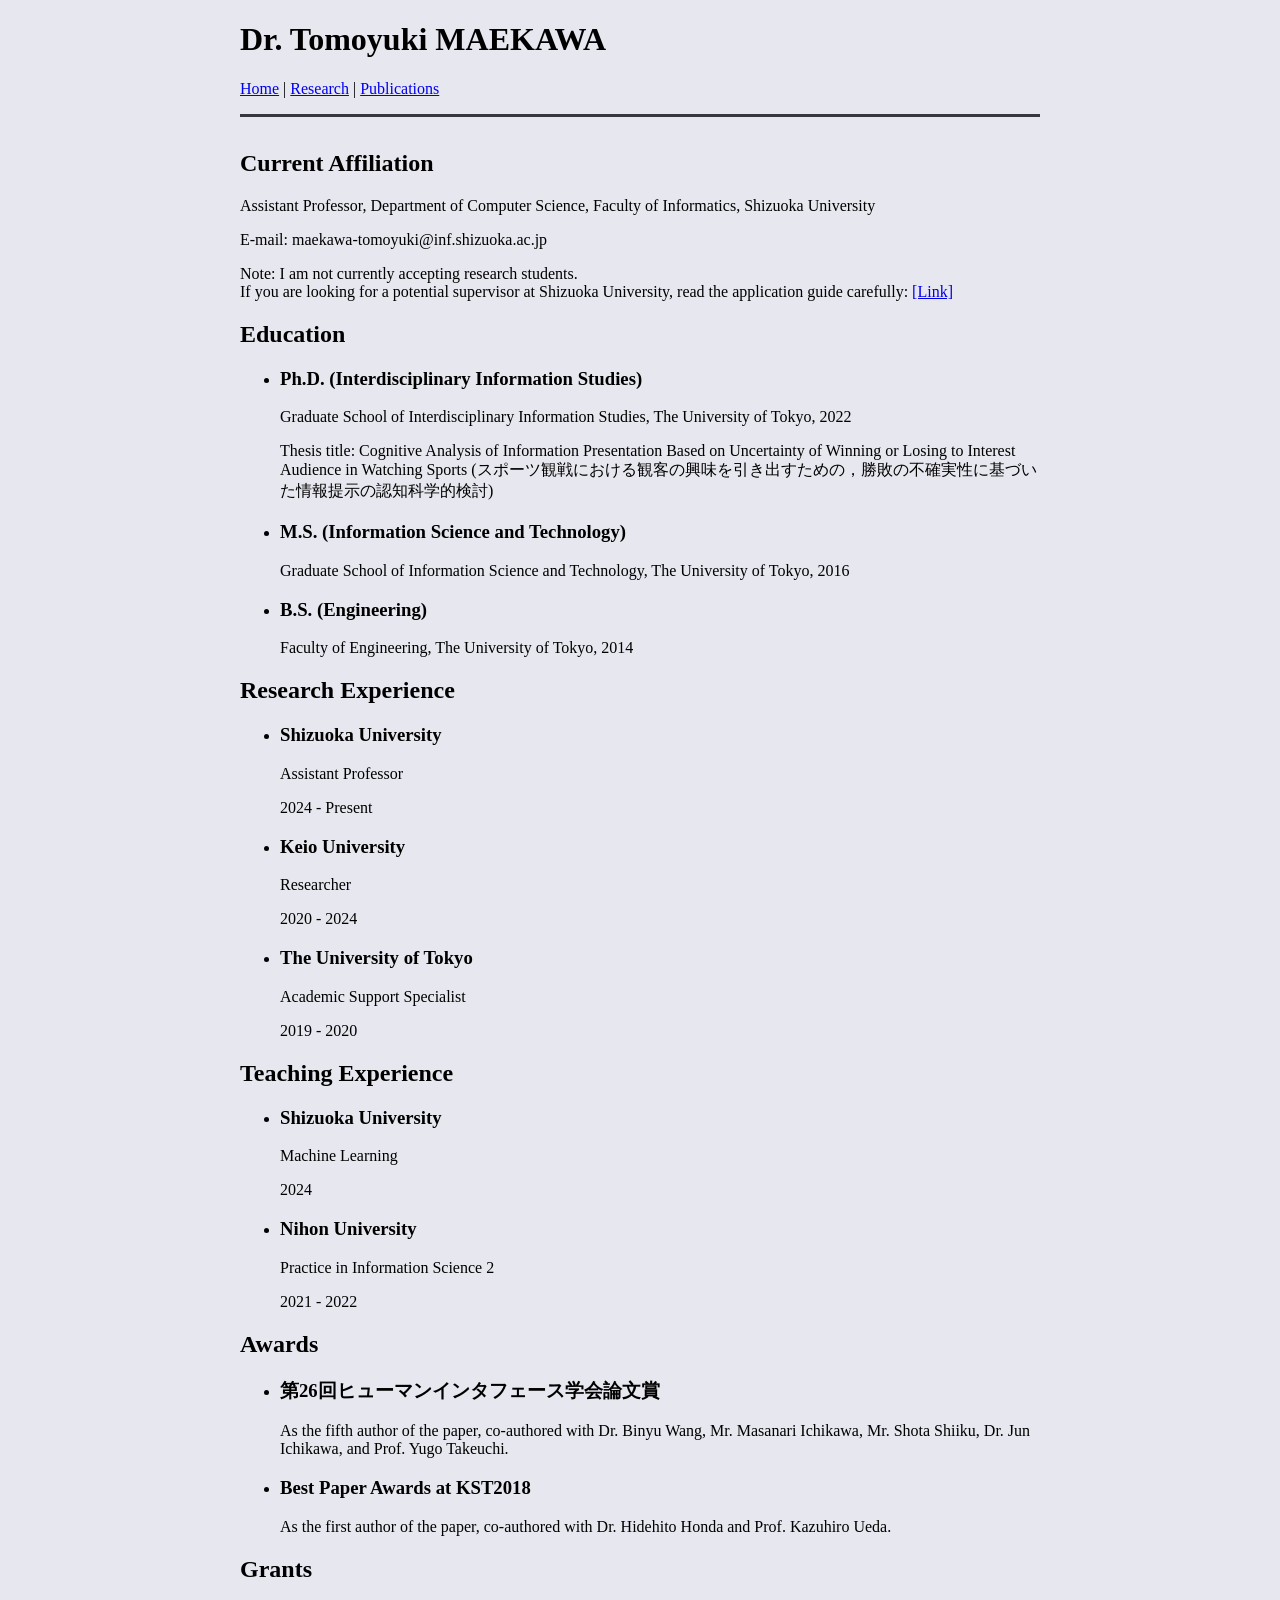
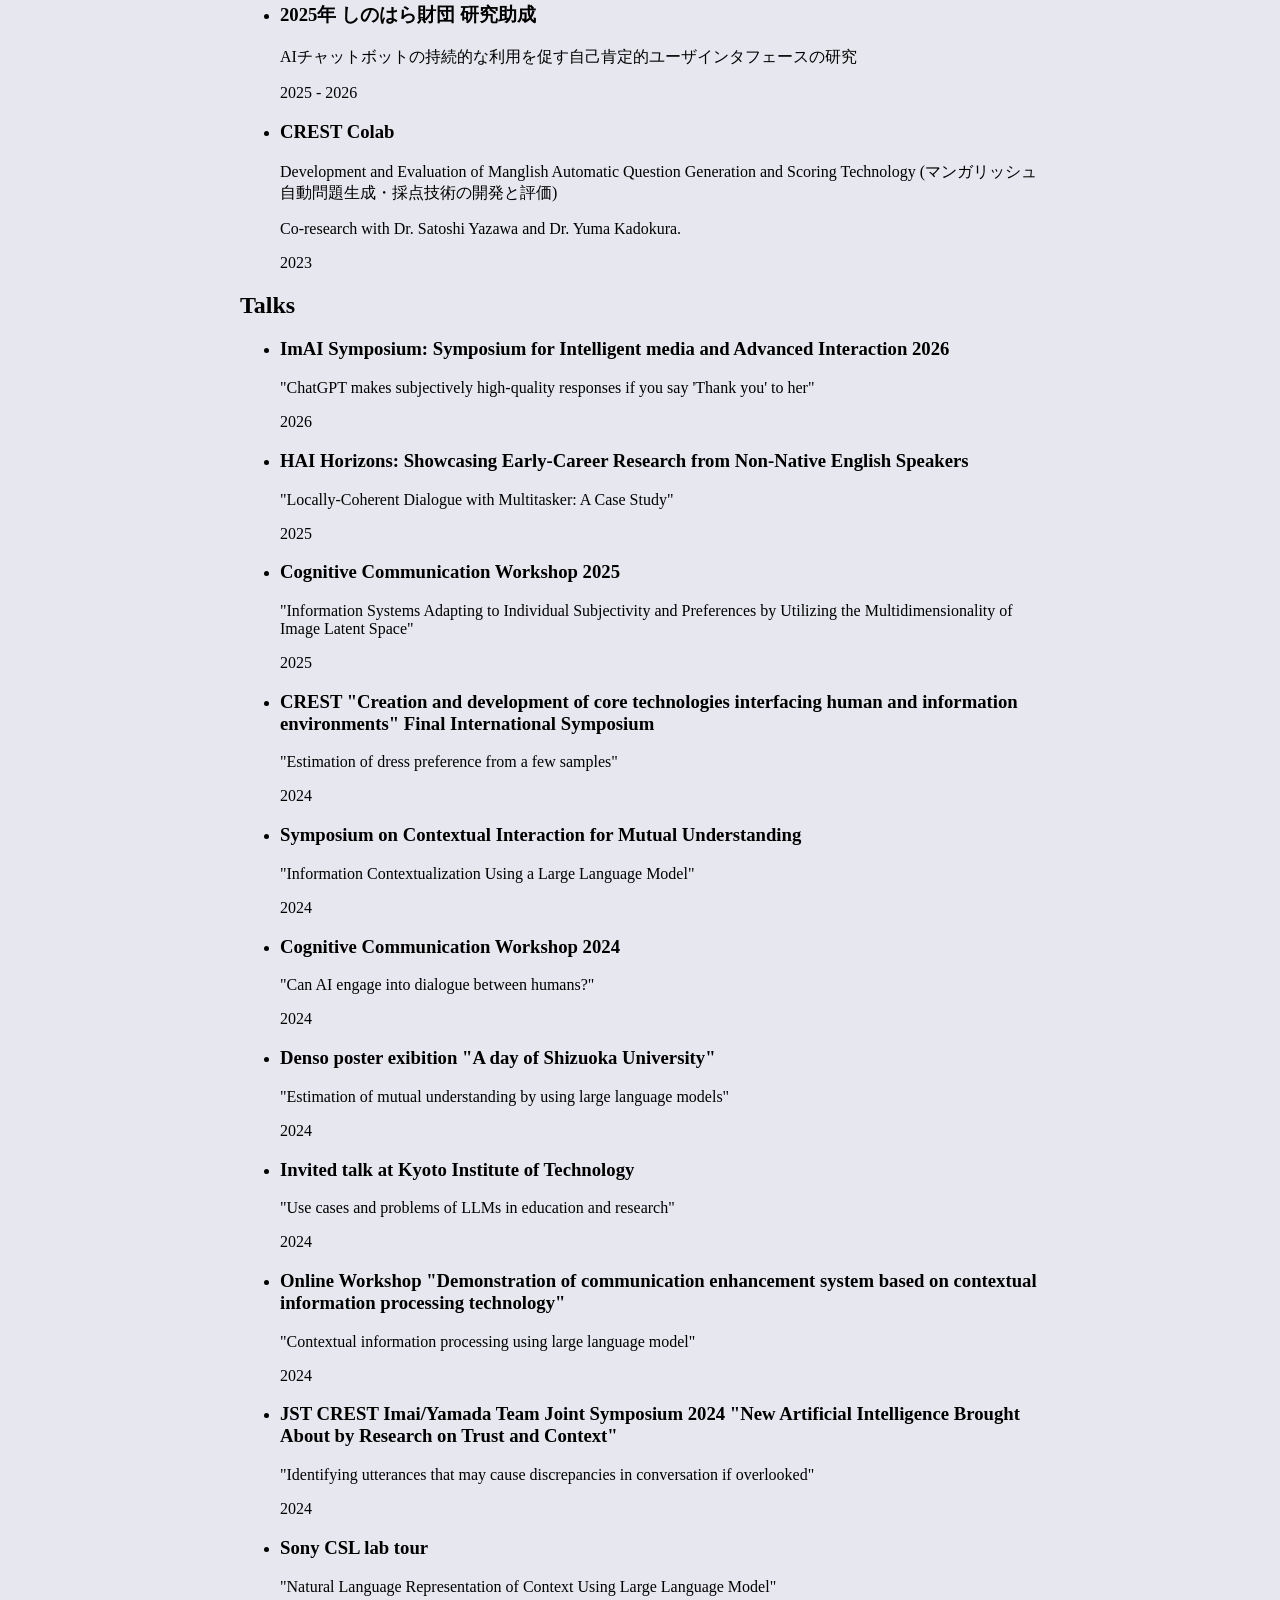
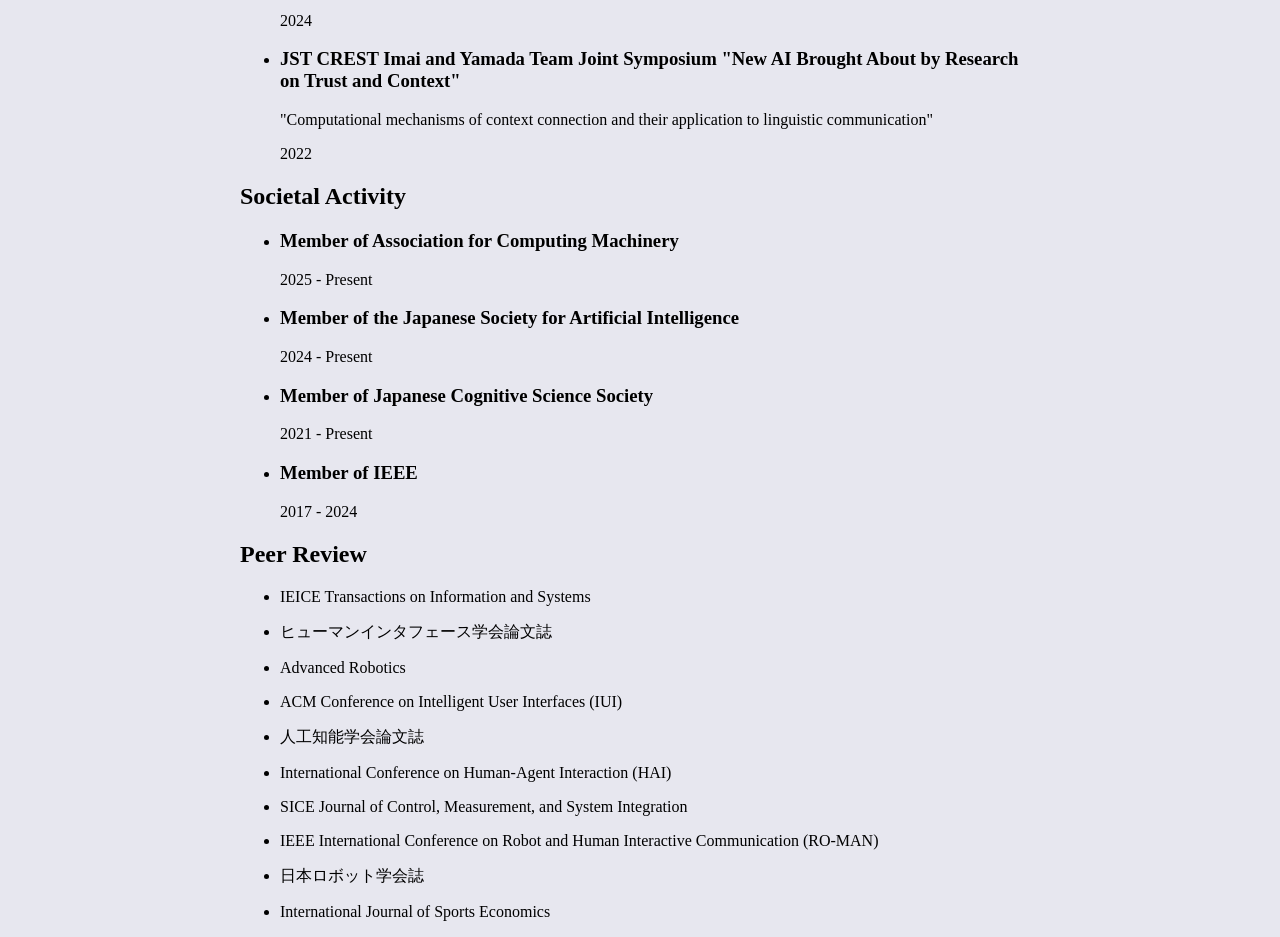
==== index.html @ 14b86dd4 "Add new talk details for ImAI Symposium 2026" ====
<!DOCTYPE html>
<html>
<head>
  <meta charset="UTF-8">
  <meta name="format-detection" content="telephone=no">
  <title>Tomoyuki MAEKAWA</title>
  <style>
    body {
        width: 800px;
        margin: auto;
        background-color: #E7E7EF;
    }

    header {
        position: fixed;
        top: 0;
        background-color: #E7E7EF;
    }

    .headerhr {
        width: 800px;
        border: 0;
        border-top: 3px solid #37373F;
    }

    .main {
        margin-top: 150px;
    }
  </style>
</head>
<body>
  <header>
    <h1>Dr. Tomoyuki MAEKAWA</h1>
    <p><a href="./index.html">Home</a> | <a href="./research.html">Research</a> | <a href="./publications.html">Publications</a></p>
    <hr class="headerhr">
  </header>

  <div class="main">
    <section>
      <h2>Current Affiliation</h2>
      <p>Assistant Professor, Department of Computer Science, Faculty of Informatics, Shizuoka University</p>
      <p>E-mail: maekawa-tomoyuki@inf.shizuoka.ac.jp</p>
      <p>
        Note: I am not currently accepting research students.<br>
        If you are looking for a potential supervisor at Shizuoka University, 
        read the application guide carefully: 
        <a href="https://www.shizuoka.ac.jp/english/subject/graduate/stg/index.html" target="_blank"> [Link] </a>
      </p>
    </section>

    <section>
      <h2>Education</h2>
      <ul>
        <li>
          <h3>Ph.D. (Interdisciplinary Information Studies)</h3>
          <p>Graduate School of Interdisciplinary Information Studies, The University of Tokyo, 2022</p>
          <p>Thesis title: Cognitive Analysis of Information Presentation Based on Uncertainty of Winning or Losing to Interest Audience in Watching Sports (スポーツ観戦における観客の興味を引き出すための，勝敗の不確実性に基づいた情報提示の認知科学的検討)</p>
        </li>
        <li>
          <h3>M.S. (Information Science and Technology)</h3>
          <p>Graduate School of Information Science and Technology, The University of Tokyo, 2016</p>
        </li>
        <li>
          <h3>B.S. (Engineering)</h3>
          <p>Faculty of Engineering, The University of Tokyo, 2014</p>
        </li>
      </ul>
    </section>

    <section>
      <h2>Research Experience</h2>
      <ul>
        <li>
          <h3>Shizuoka University</h3>
          <p>Assistant Professor</p>
          <p>2024 - Present</p>
        <li>
          <h3>Keio University</h3>
          <p>Researcher</p>
          <p>2020 - 2024</p>
        </li>
        <li>
          <h3>The University of Tokyo</h3>
          <p>Academic Support Specialist</p>
          <p>2019 - 2020</p>
        </li>
      </ul>
    </section>

    <section>
      <h2>Teaching Experience</h2>
      <ul>
        <li>
          <h3>Shizuoka University</h3>
          <p>Machine Learning</p>
          <p>2024</p>
        </li>
        <li>
          <h3>Nihon University</h3>
          <p>Practice in Information Science 2</p>
          <p>2021 - 2022</p>
        </li>
      </ul>
    </section>

    <section>
      <h2>Awards</h2>
      <ul>
        <li>
          <h3>第26回ヒューマンインタフェース学会論文賞</h3>
          <p>As the fifth author of the paper, co-authored with Dr. Binyu Wang, Mr. Masanari Ichikawa, Mr. Shota Shiiku, Dr. Jun Ichikawa, and Prof. Yugo Takeuchi.</p>
        </li>
        <li>
          <h3>Best Paper Awards at KST2018</h3>
          <p>As the first author of the paper, co-authored with Dr. Hidehito Honda and Prof. Kazuhiro Ueda.</p>
        </li>
      </ul>
    </section>

    <section>
      <h2>Grants</h2>
      <ul>
        <li>
          <h3>2025年 しのはら財団 研究助成</h3>
          <p>AIチャットボットの持続的な利用を促す自己肯定的ユーザインタフェースの研究</p>
          <p>2025 - 2026</p>
        </li>
        <li>
          <h3>CREST Colab</h3>
          <p>Development and Evaluation of Manglish Automatic Question Generation and Scoring Technology (マンガリッシュ自動問題生成・採点技術の開発と評価)</p>
          <p>Co-research with Dr. Satoshi Yazawa and Dr. Yuma Kadokura.</p>
          <p>2023</p>
        </li>
      </ul>
    </section>

    <section>
      <h2>Talks</h2>
      <ul>
        <li>
          <h3>ImAI Symposium: Symposium for Intelligent media and Advanced Interaction 2026</h3>
          <p>"ChatGPT makes subjectively high-quality responses if you say 'Thank you' to her"</p>
          <p>2026</p>
        </li>
        <li>
          <h3>HAI Horizons: Showcasing Early-Career Research from Non-Native English Speakers</h3>
          <p>"Locally-Coherent Dialogue with Multitasker: A Case Study"</p>
          <p>2025</p>
        </li>
        <li>
          <h3>Cognitive Communication Workshop 2025</h3>
          <p>"Information Systems Adapting to Individual Subjectivity and Preferences by Utilizing the Multidimensionality of Image Latent Space"</p>
          <p>2025</p>
        </li>
        <li>
          <h3>CREST "Creation and development of core technologies interfacing human and information environments" Final International Symposium</h3>
          <p>"Estimation of dress preference from a few samples"</p>
          <p>2024</p>
        </li>
        <li>
          <h3>Symposium on Contextual Interaction for Mutual Understanding</h3>
          <p>"Information Contextualization Using a Large Language Model"</p>
          <p>2024</p>
        </li>
        <li>
          <h3>Cognitive Communication Workshop 2024</h3>
          <p>"Can AI engage into dialogue between humans?"</p>
          <p>2024</p>
        </li>
        <li>
          <h3>Denso poster exibition "A day of Shizuoka University"</h3>
          <p>"Estimation of mutual understanding by using large language models"</p>
          <p>2024</p>
        </li>
        <li>
          <h3>Invited talk at Kyoto Institute of Technology</h3>
          <p>"Use cases and problems of LLMs in education and research"</p>
          <p>2024</p>
        </li>
        <li>
          <h3>Online Workshop "Demonstration of communication enhancement system based on contextual information processing technology"</h3>
          <p>"Contextual information processing using large language model"</p>
          <p>2024</p>
        </li>
        <li>
          <h3>JST CREST Imai/Yamada Team Joint Symposium 2024 "New Artificial Intelligence Brought About by Research on Trust and Context"</h3>
          <p>"Identifying utterances that may cause discrepancies in conversation if overlooked"</p>
          <p>2024</p>
        </li>
        <li>
          <h3>Sony CSL lab tour</h3>
          <p>"Natural Language Representation of Context Using Large Language Model"</p>
          <p>2024</p>
        </li>
        <li>
          <h3>JST CREST Imai and Yamada Team Joint Symposium "New AI Brought About by Research on Trust and Context"</h3>
          <p>"Computational mechanisms of context connection and their application to linguistic communication"</p>
          <p>2022</p>
        </li>
      </ul>
    </section>

    <section>
      <h2>Societal Activity</h2>
      <ul>
        <li>
          <h3>Member of Association for Computing Machinery</h3>
          <p>2025 - Present</p>
        </li>
        <li>
          <h3>Member of the Japanese Society for Artificial Intelligence</h3>
          <p>2024 - Present</p>
        </li>
        <li>
          <h3>Member of Japanese Cognitive Science Society</h3>
          <p>2021 - Present</p>
        </li>
        <li>
          <h3>Member of IEEE</h3>
          <p>2017 - 2024</p>
        </li>
      </ul>
    </section>

    <section>
      <h2>Peer Review</h2>
      <ul>
        <li>
          <p>IEICE Transactions on Information and Systems</p>
        </li>
        <li>
          <p>ヒューマンインタフェース学会論文誌</p>
        </li>
        <li>
          <p>Advanced Robotics</p>
        </li>
        <li>
          <p>ACM Conference on Intelligent User Interfaces (IUI)</p>
        </li>
        <li>
          <p>人工知能学会論文誌</p>
        </li>
        <li>
          <p>International Conference on Human-Agent Interaction (HAI)</p>
        </li>
        <li>
          <p>SICE Journal of Control, Measurement, and System Integration</p>
        </li>
        <li>
          <p>IEEE International Conference on Robot and Human Interactive Communication (RO-MAN)</p>
        </li>
        <li>
          <p>日本ロボット学会誌</p>
        </li>
        <li>
          <p>International Journal of Sports Economics</p>
        </li>
      </ul>
    </section>
  </div>
</body>
</html>
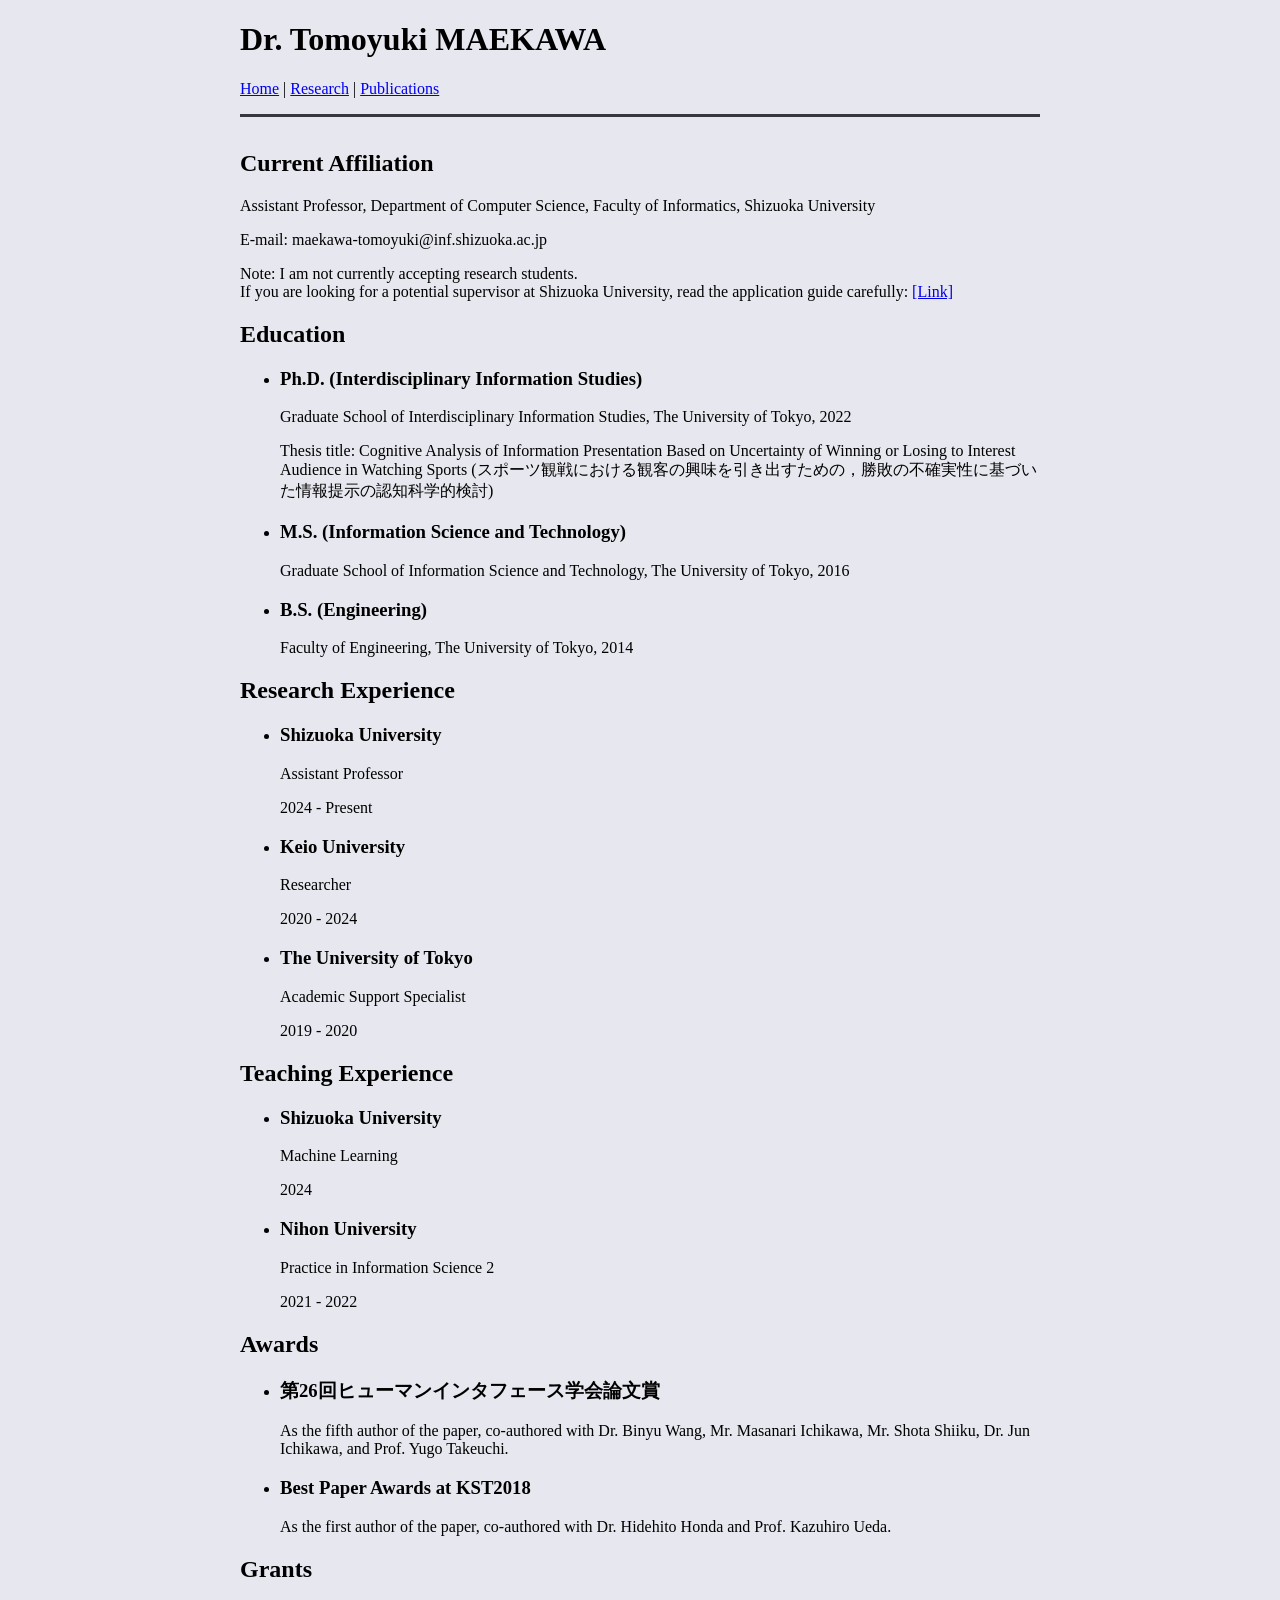
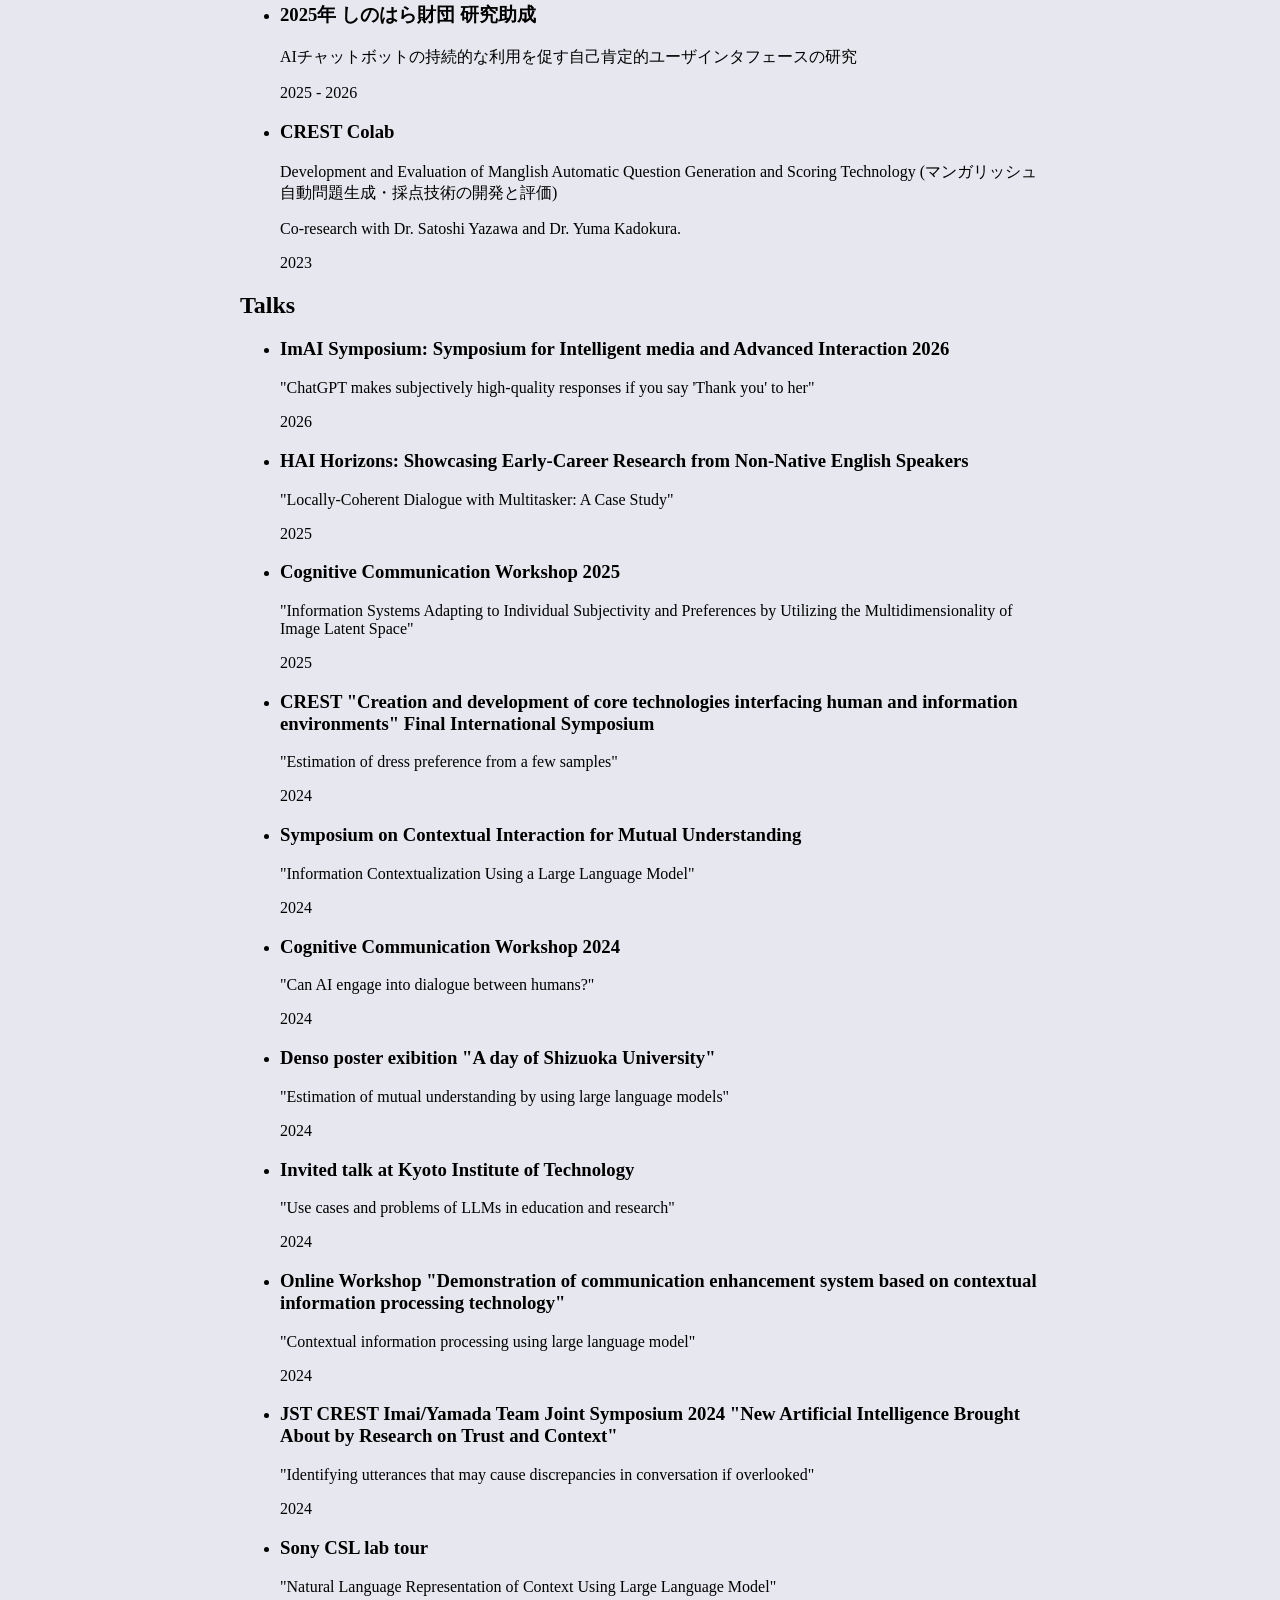
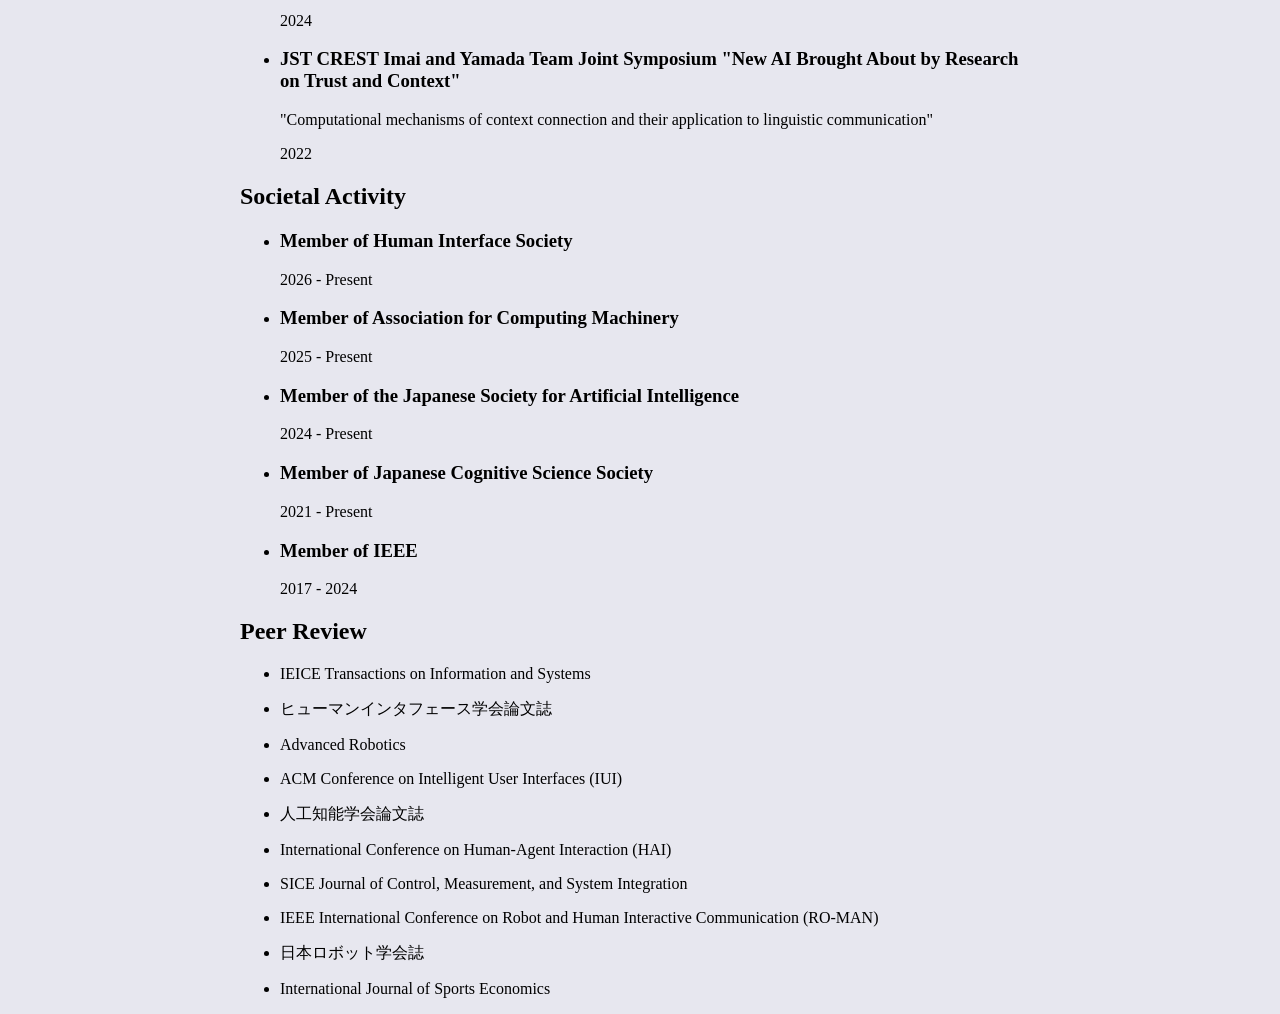
==== commit 547b723e: "Add membership to Human Interface Society" ====
--- a/index.html
+++ b/index.html
@@ -204,6 +204,10 @@
       <h2>Societal Activity</h2>
       <ul>
         <li>
+          <h3>Member of Human Interface Society</h3>
+          <p>2026 - Present</p>
+        </li>
+        <li>
           <h3>Member of Association for Computing Machinery</h3>
           <p>2025 - Present</p>
         </li>
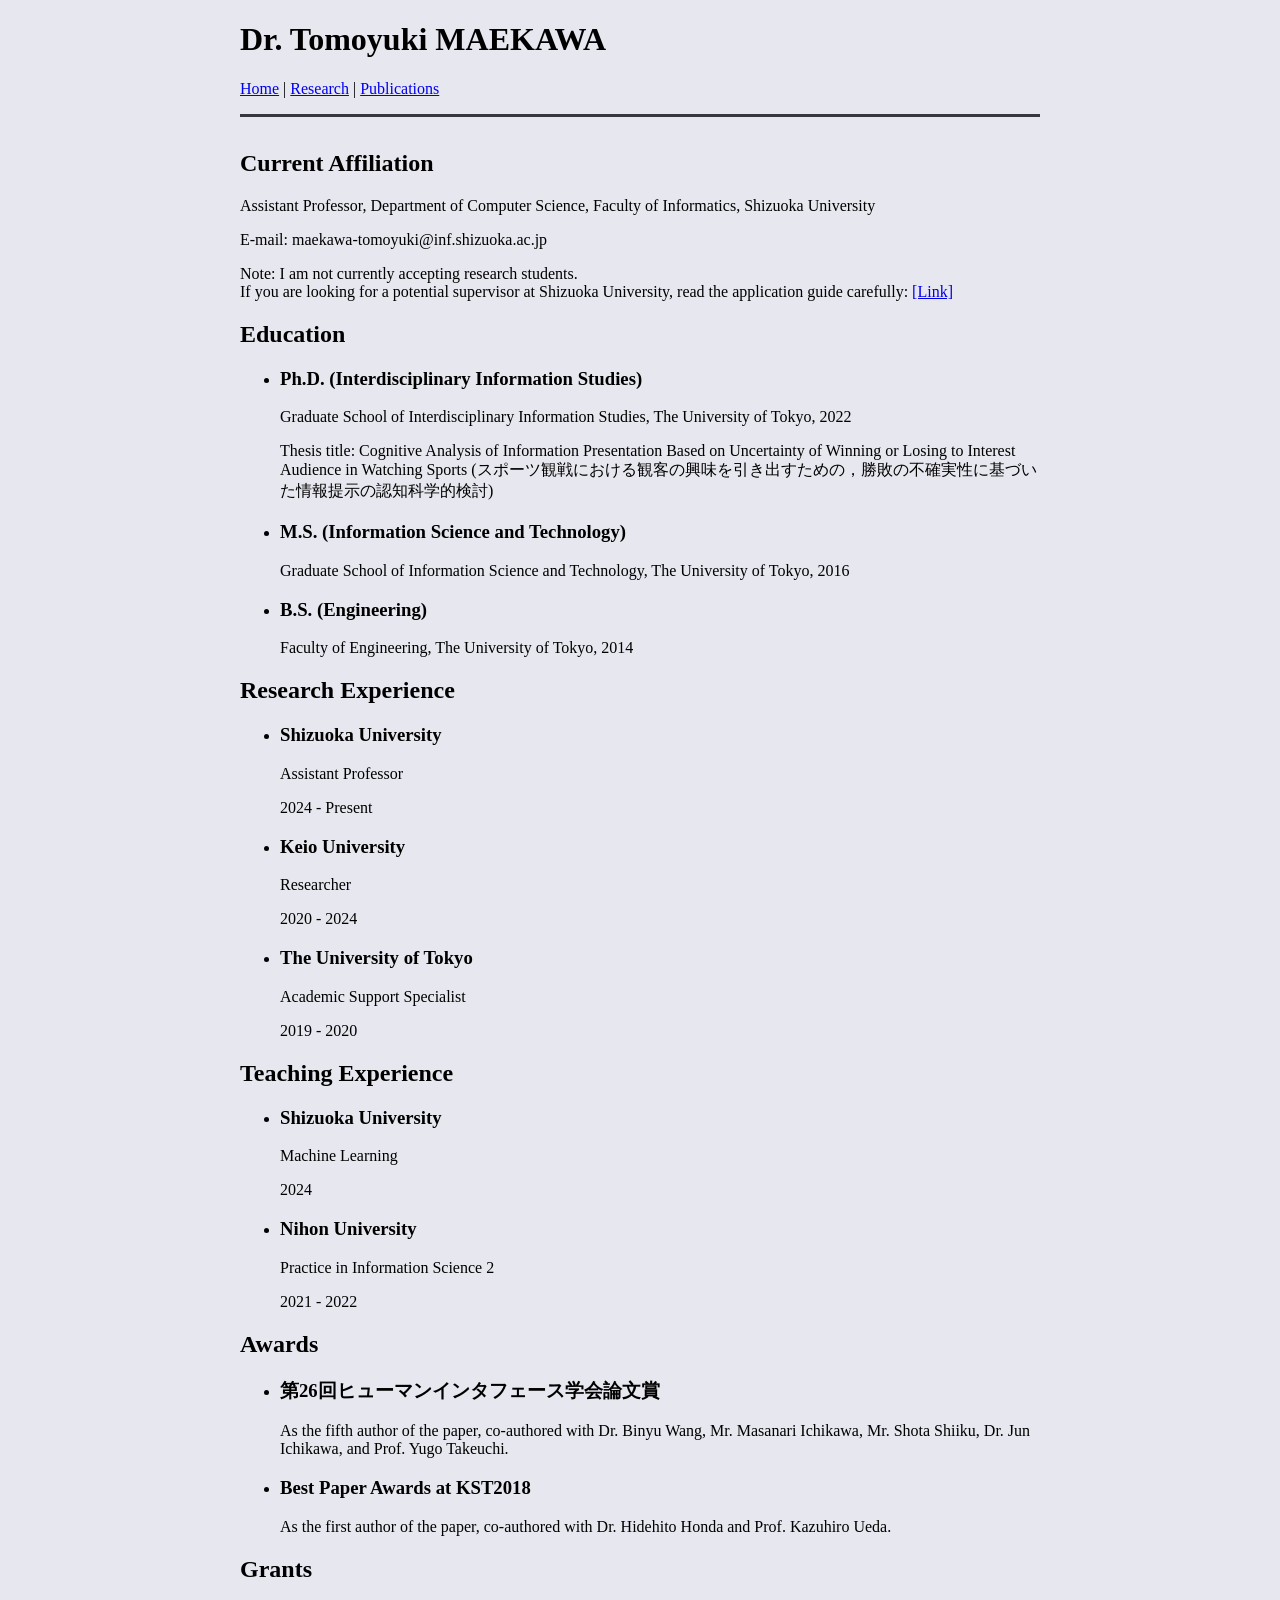
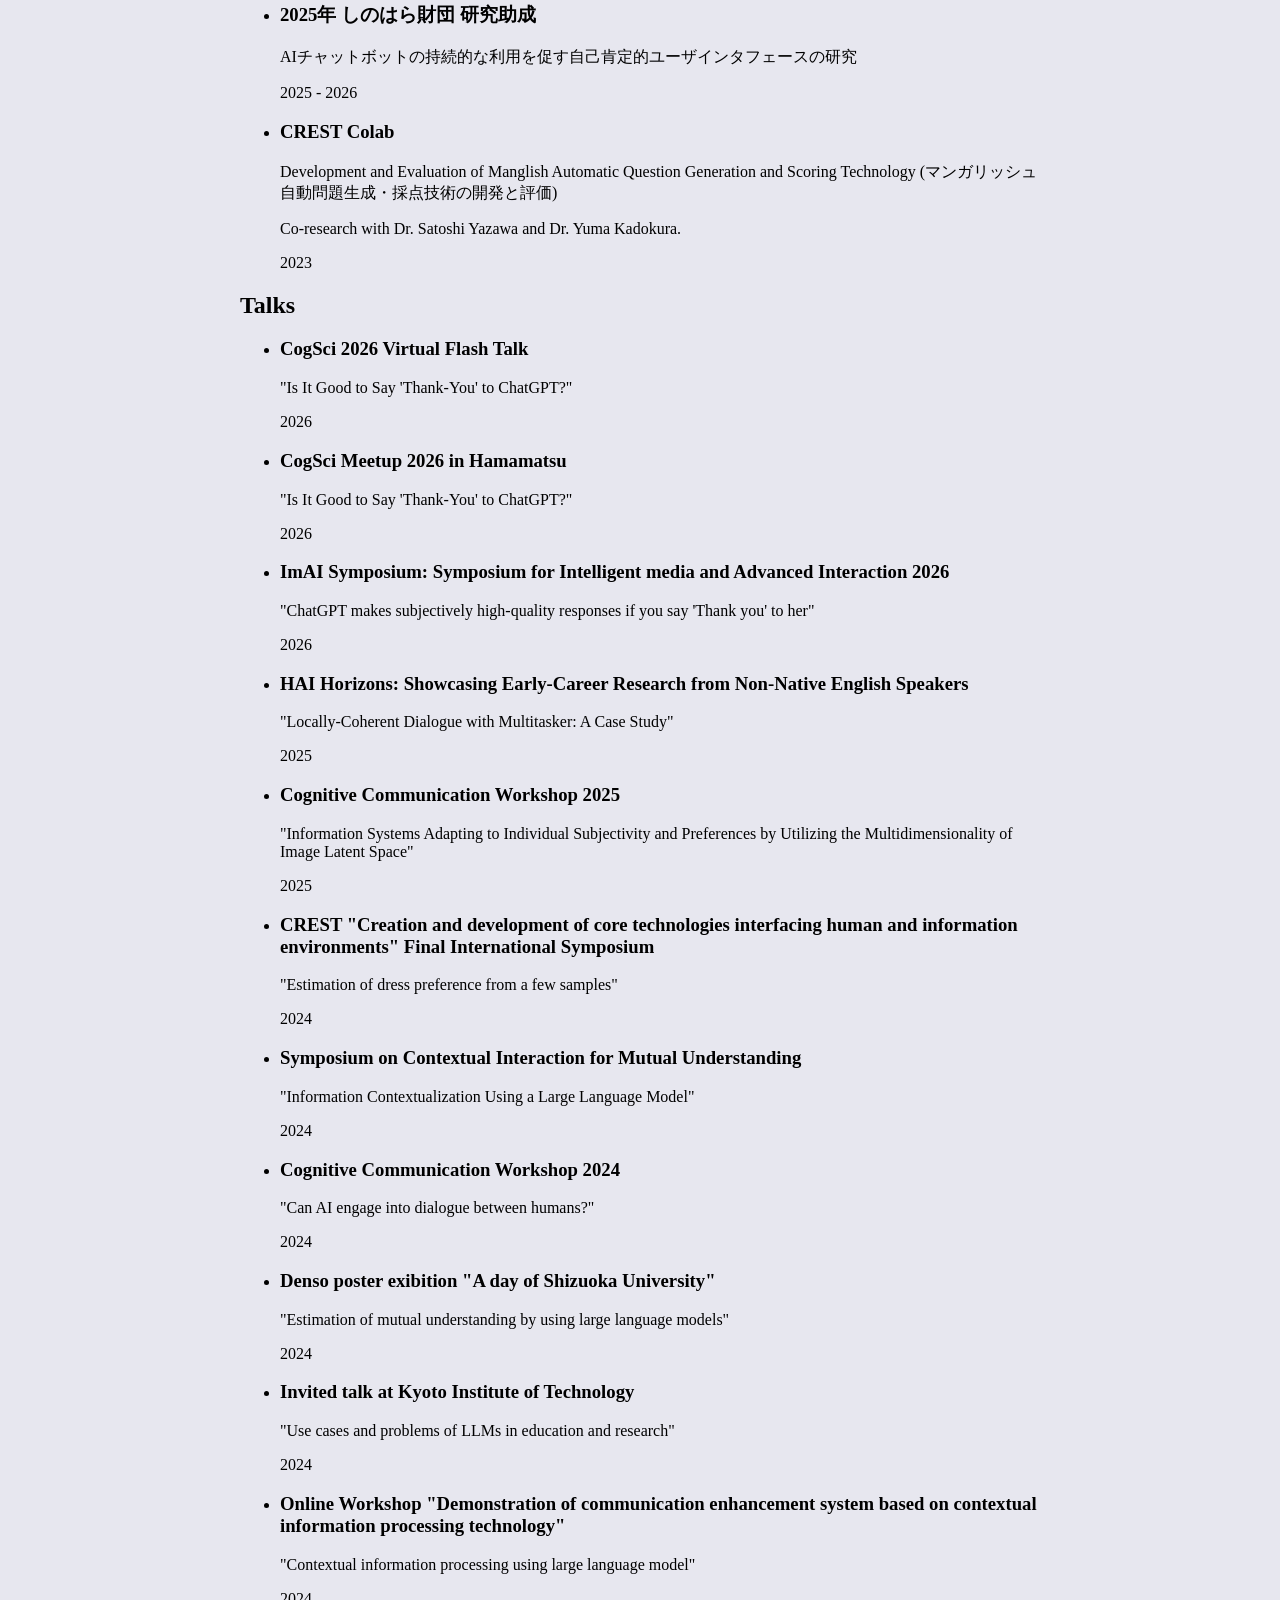
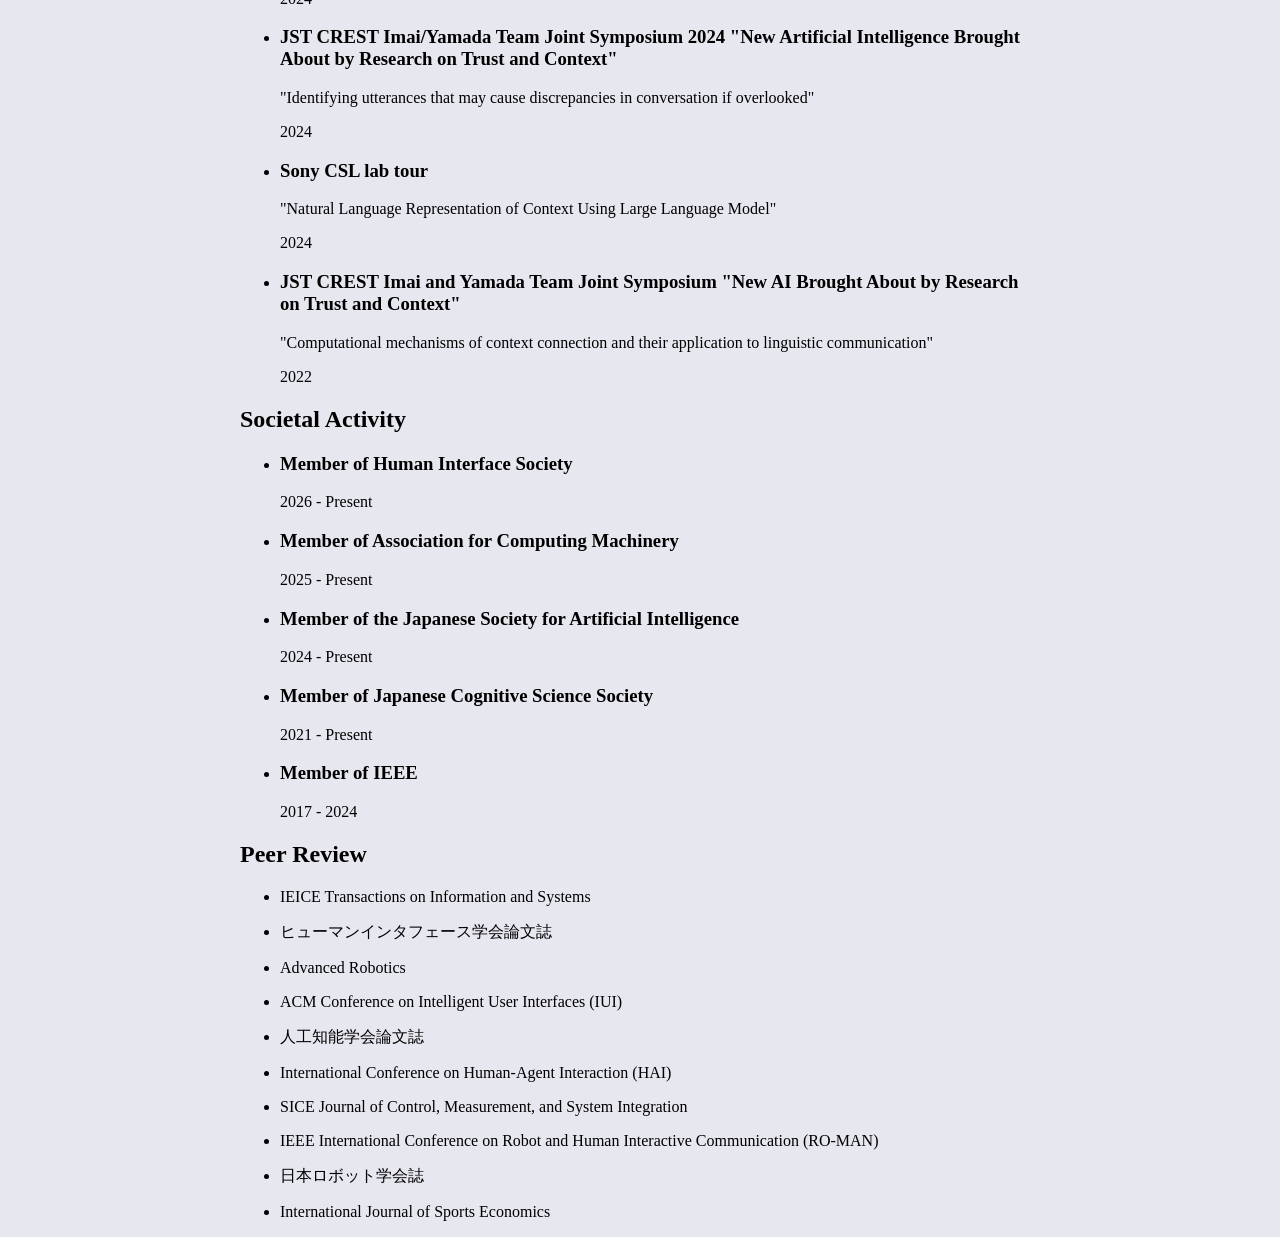
==== commit 253f60df: "Add upcoming talks for CogSci 2026 events" ====
--- a/index.html
+++ b/index.html
@@ -138,6 +138,16 @@
       <h2>Talks</h2>
       <ul>
         <li>
+          <h3>CogSci 2026 Virtual Flash Talk</h3>
+          <p>"Is It Good to Say 'Thank-You' to ChatGPT?"</p>
+          <p>2026</p>
+        </li>
+        <li>
+          <h3>CogSci Meetup 2026 in Hamamatsu</h3>
+          <p>"Is It Good to Say 'Thank-You' to ChatGPT?"</p>
+          <p>2026</p>
+        </li>
+        <li>
           <h3>ImAI Symposium: Symposium for Intelligent media and Advanced Interaction 2026</h3>
           <p>"ChatGPT makes subjectively high-quality responses if you say 'Thank you' to her"</p>
           <p>2026</p>
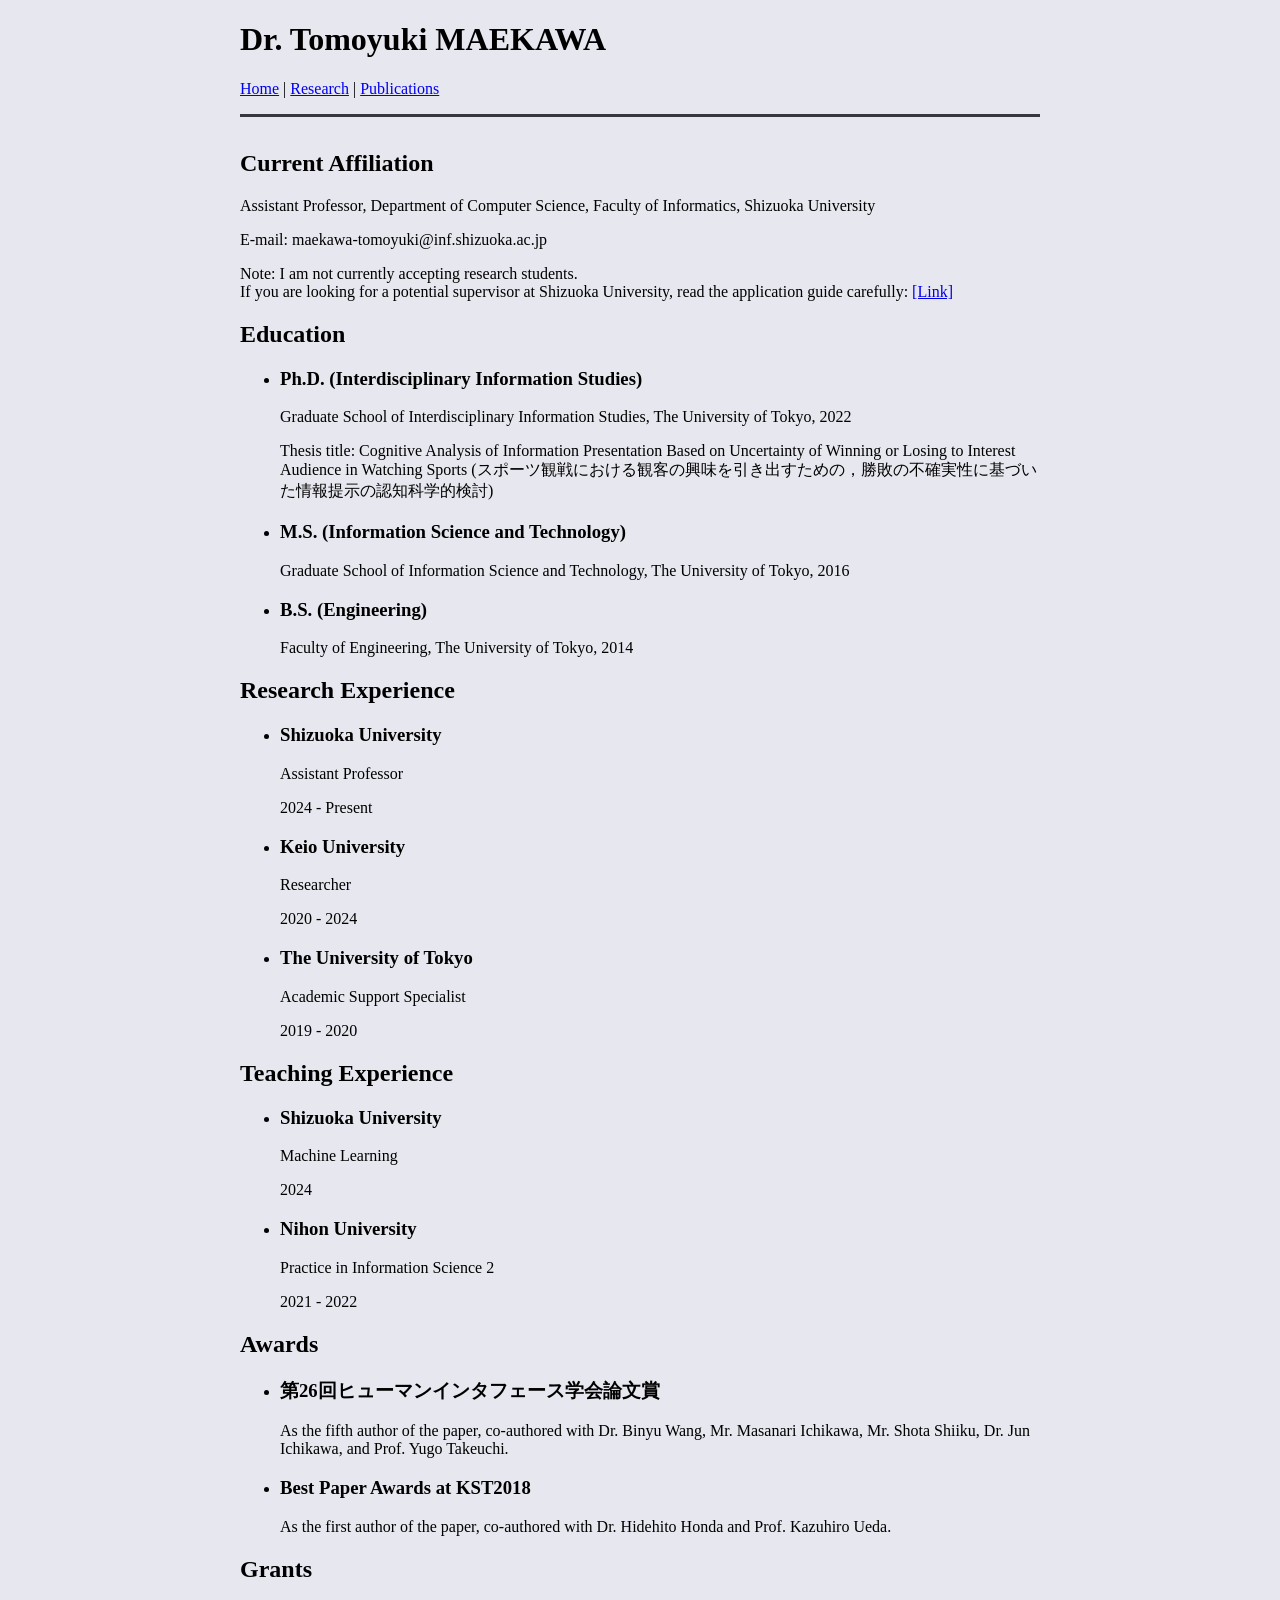
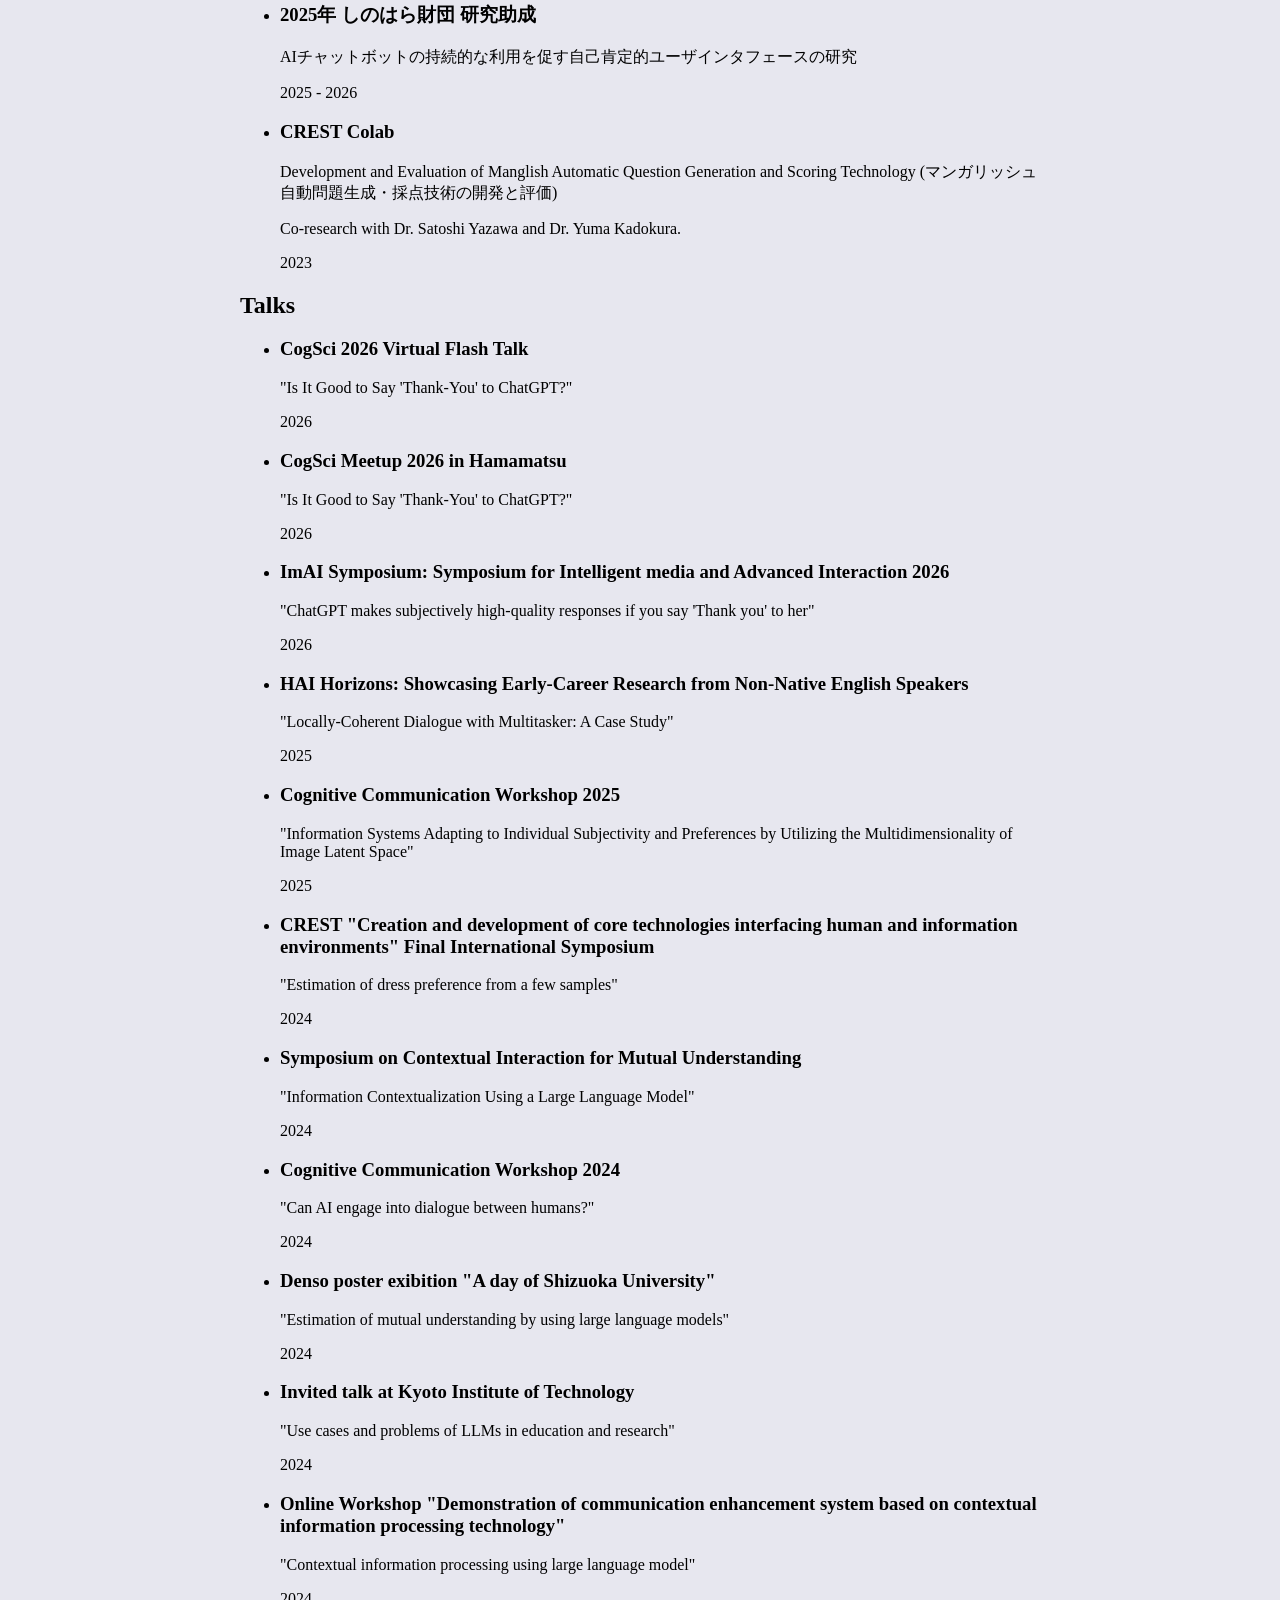
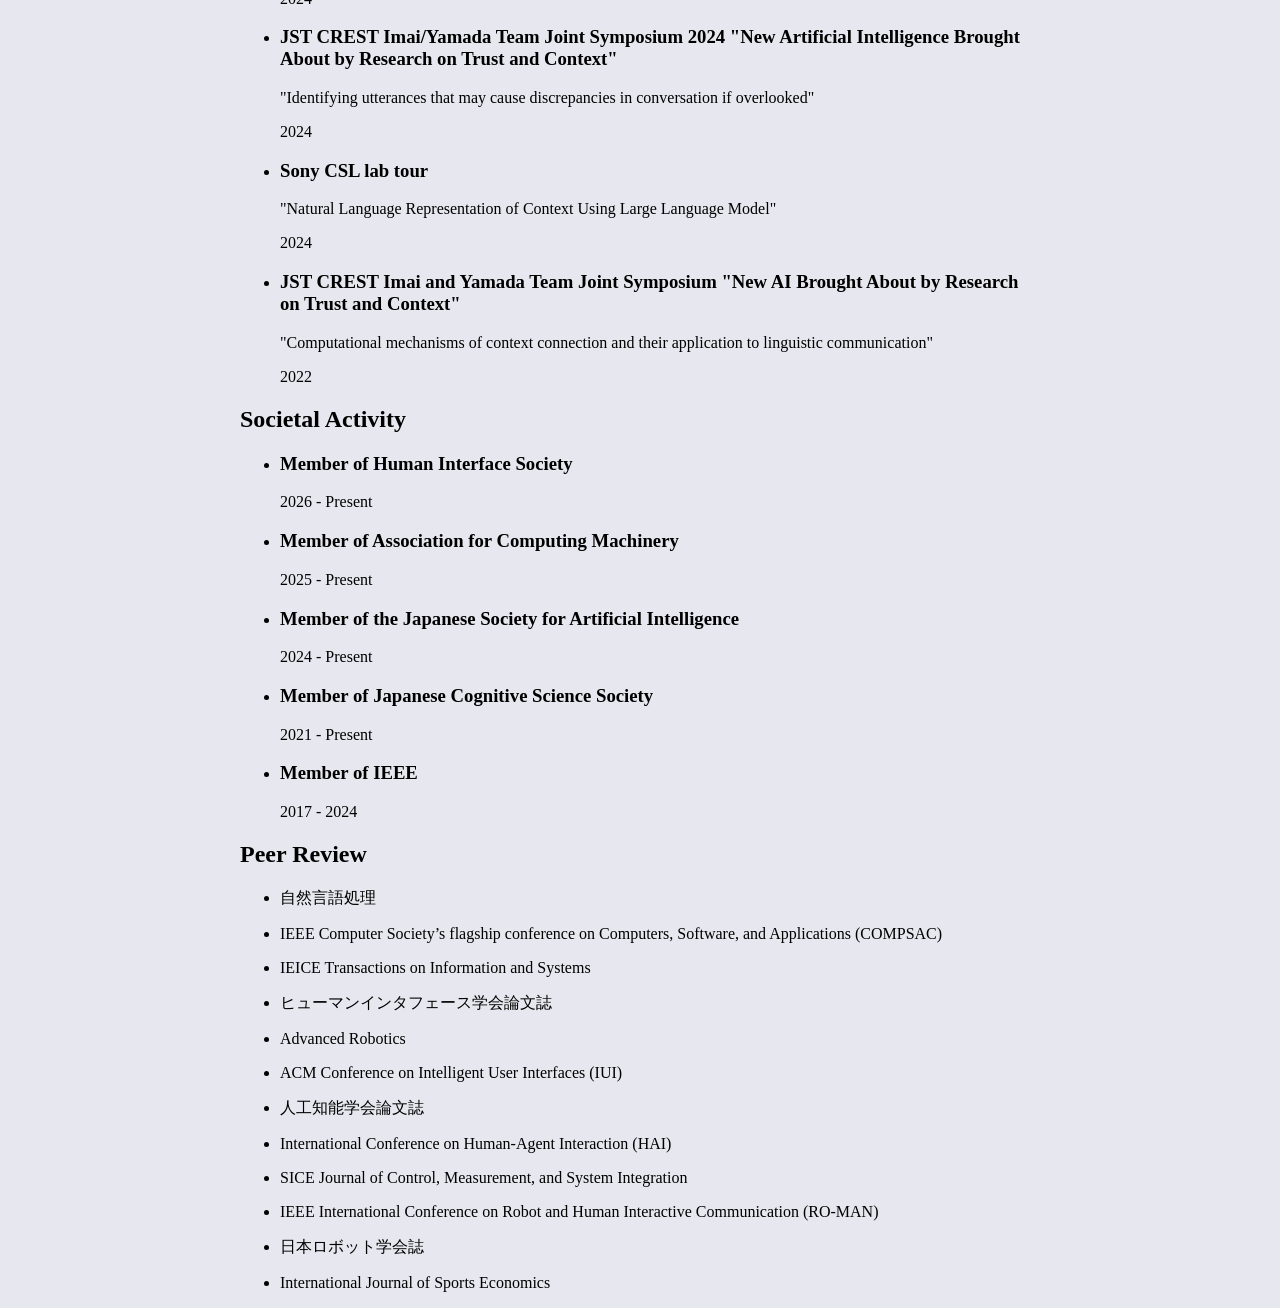
==== commit 776928f4: "Add peer review items to index.html" ====
--- a/index.html
+++ b/index.html
@@ -240,6 +240,12 @@
       <h2>Peer Review</h2>
       <ul>
         <li>
+          <p>自然言語処理</p>
+        </li>
+        <li>
+          <p>IEEE Computer Society’s flagship conference on Computers, Software, and Applications (COMPSAC)</p>
+        </li>
+        <li>
           <p>IEICE Transactions on Information and Systems</p>
         </li>
         <li>
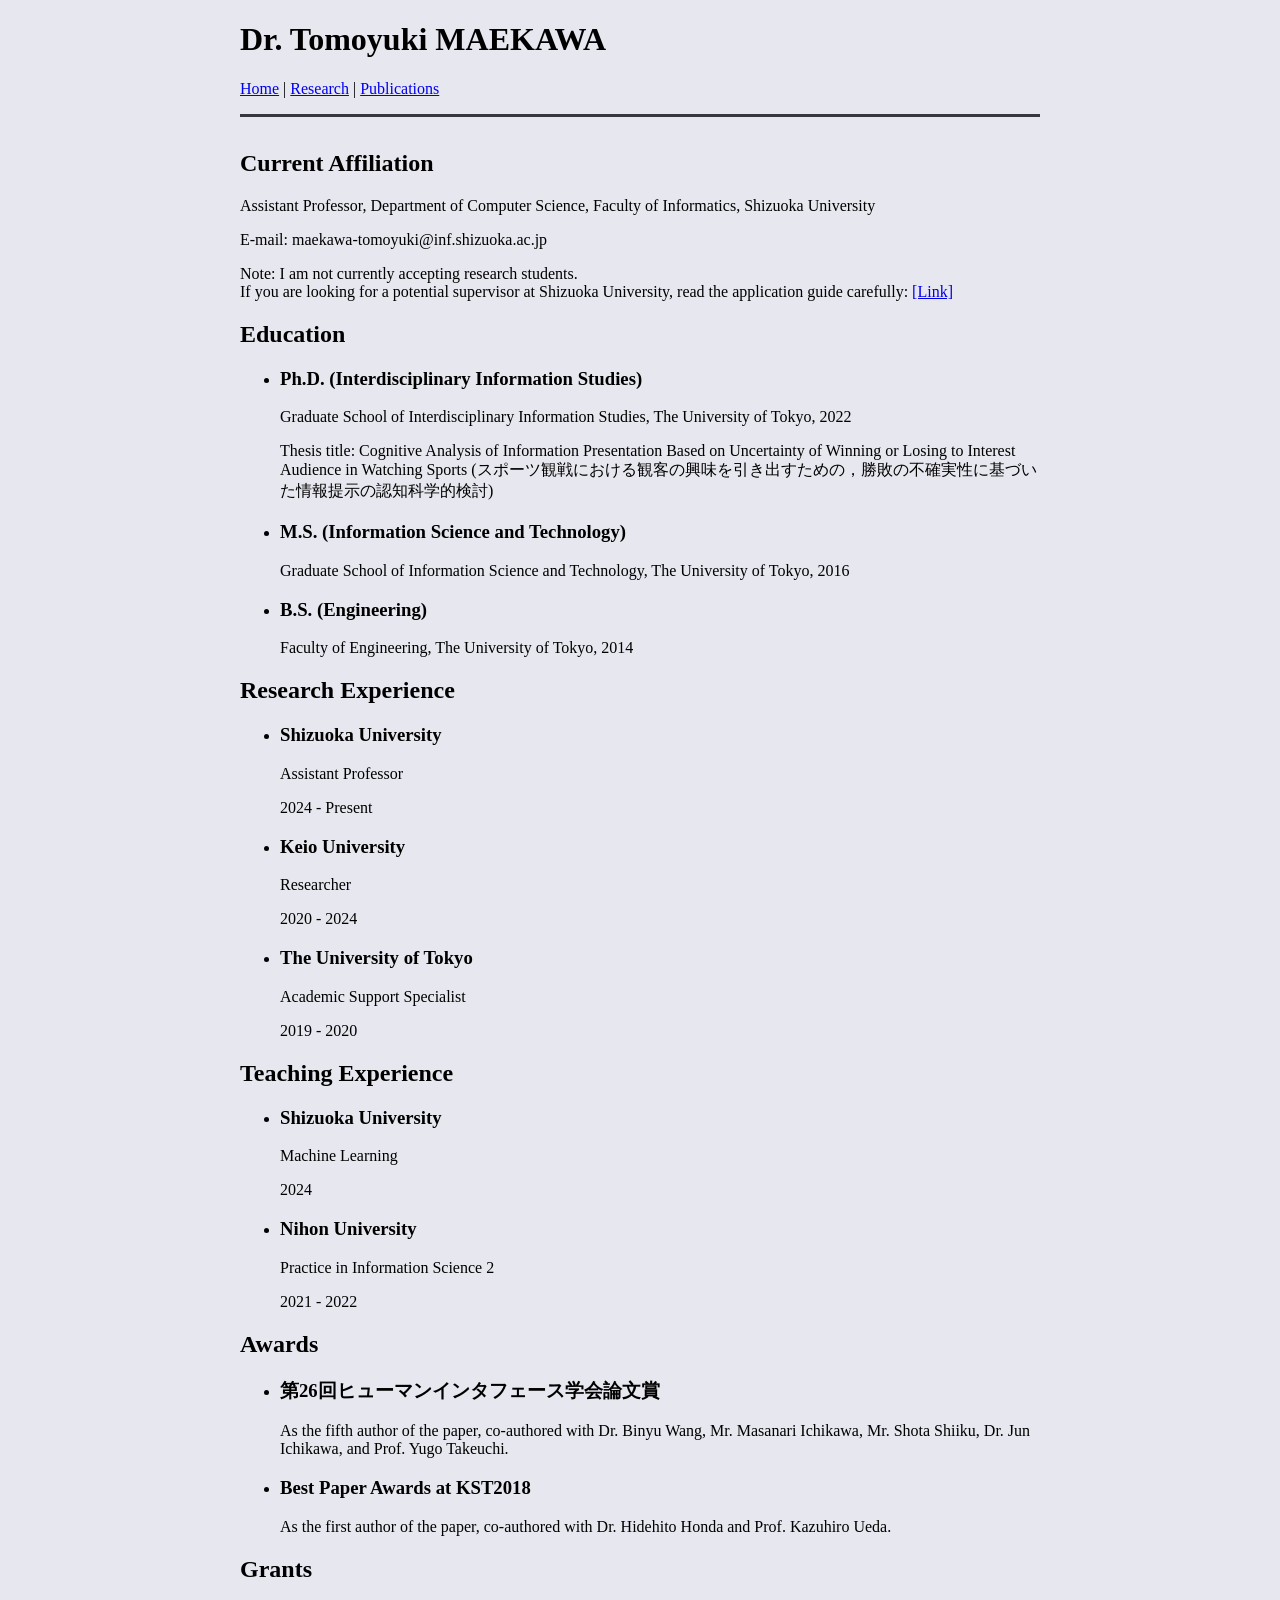
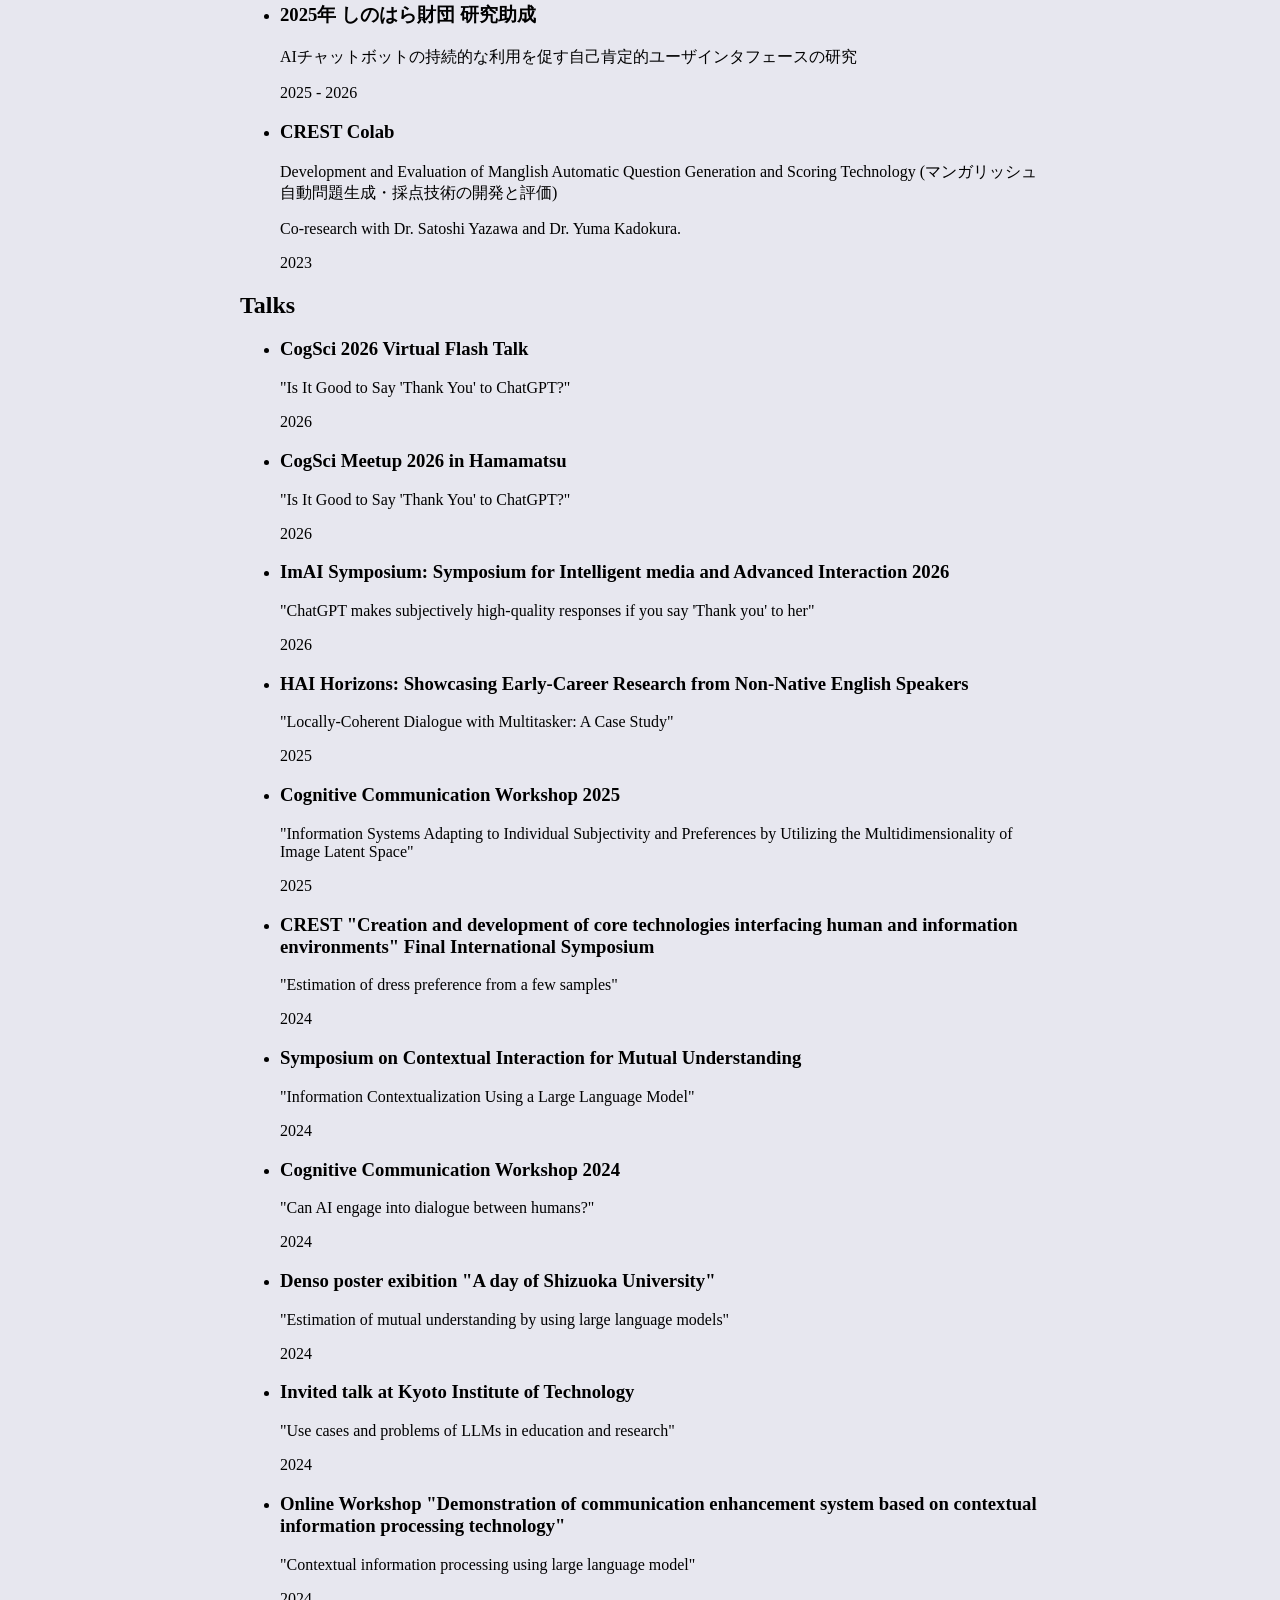
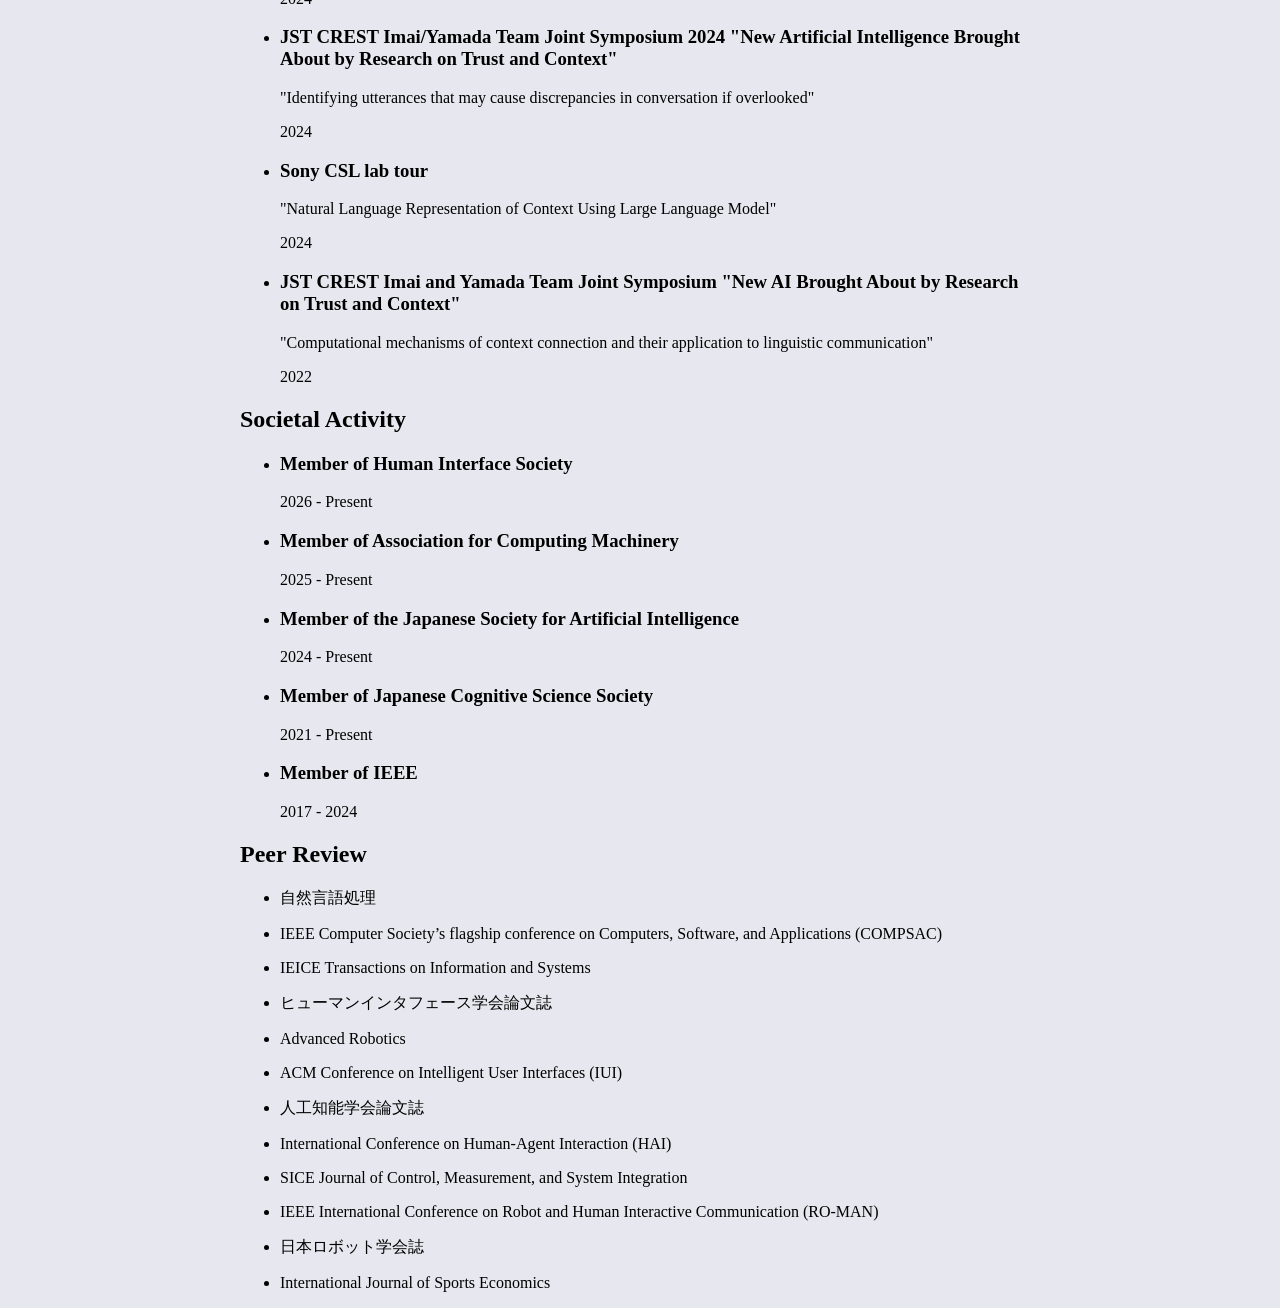
==== commit 9c7093c7: "Fix punctuation in talk titles in index.html" ====
--- a/index.html
+++ b/index.html
@@ -139,12 +139,12 @@
       <ul>
         <li>
           <h3>CogSci 2026 Virtual Flash Talk</h3>
-          <p>"Is It Good to Say 'Thank-You' to ChatGPT?"</p>
+          <p>"Is It Good to Say 'Thank You' to ChatGPT?"</p>
           <p>2026</p>
         </li>
         <li>
           <h3>CogSci Meetup 2026 in Hamamatsu</h3>
-          <p>"Is It Good to Say 'Thank-You' to ChatGPT?"</p>
+          <p>"Is It Good to Say 'Thank You' to ChatGPT?"</p>
           <p>2026</p>
         </li>
         <li>
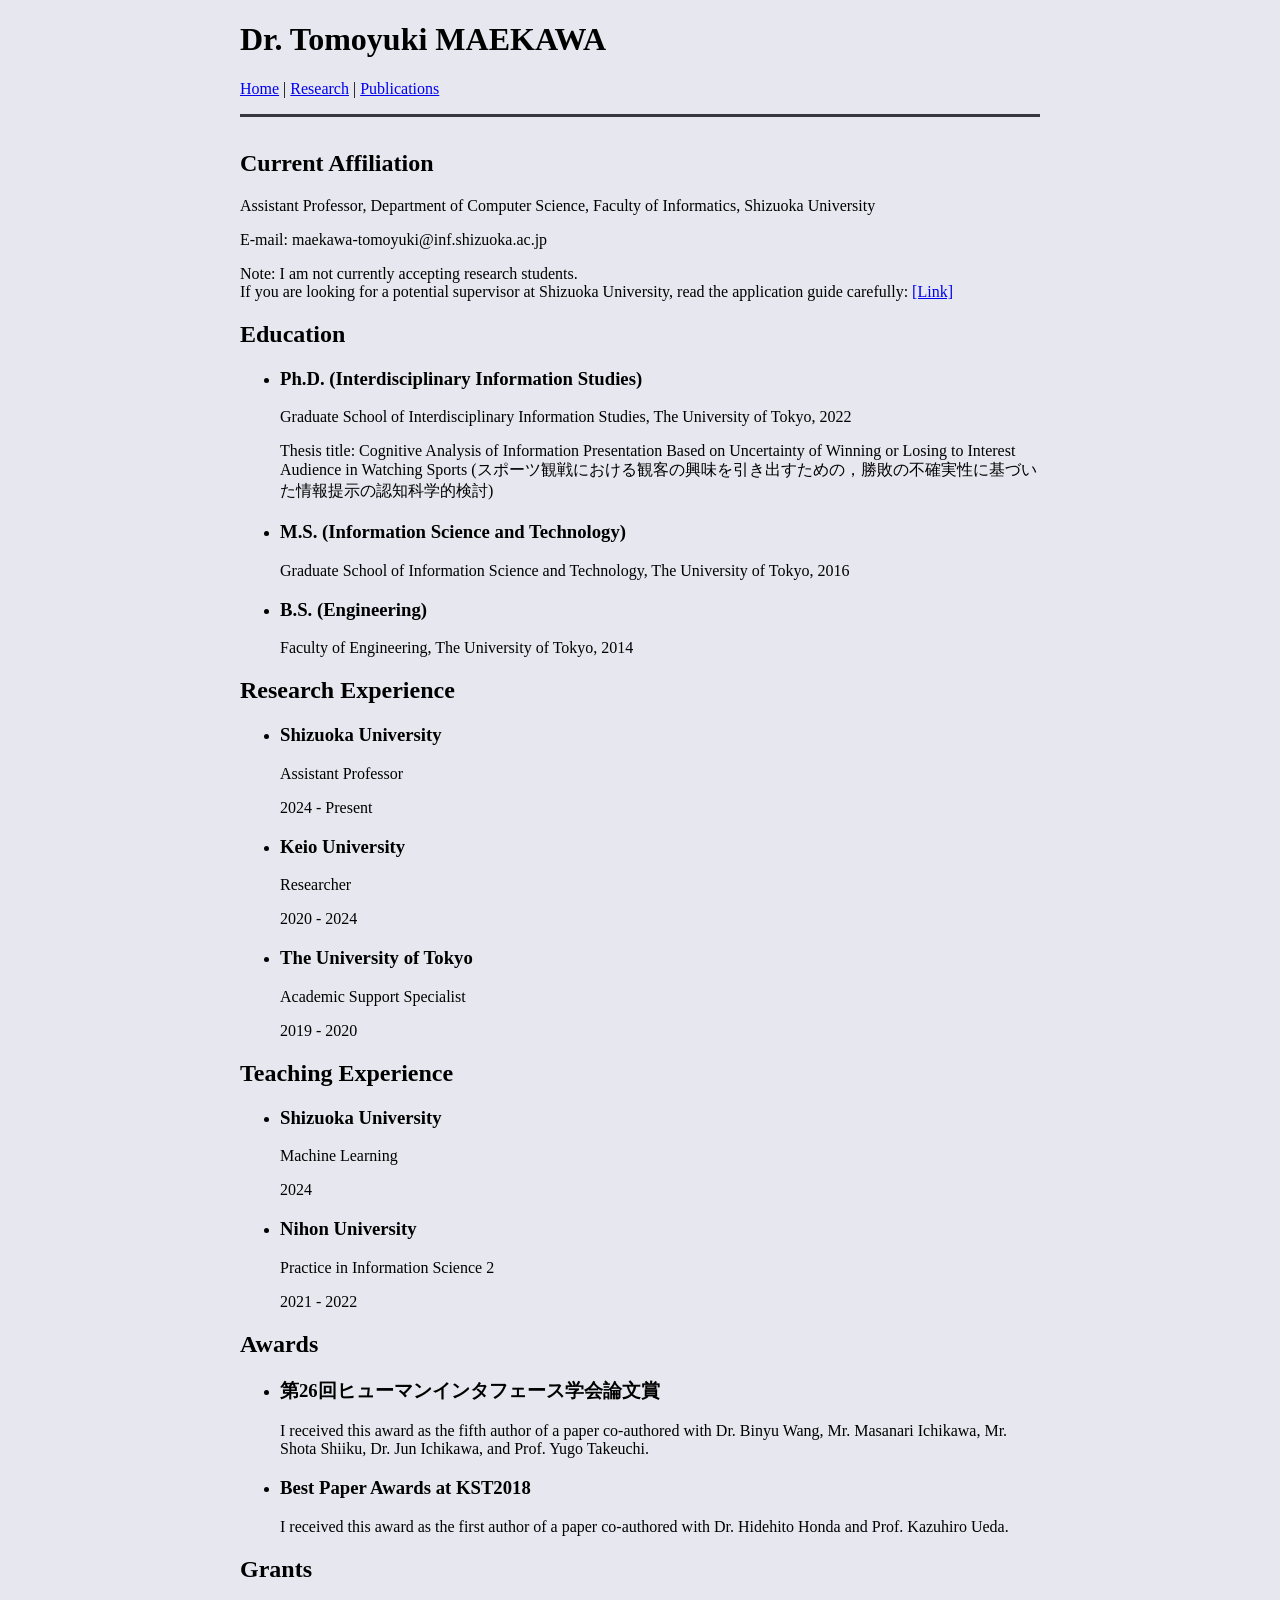
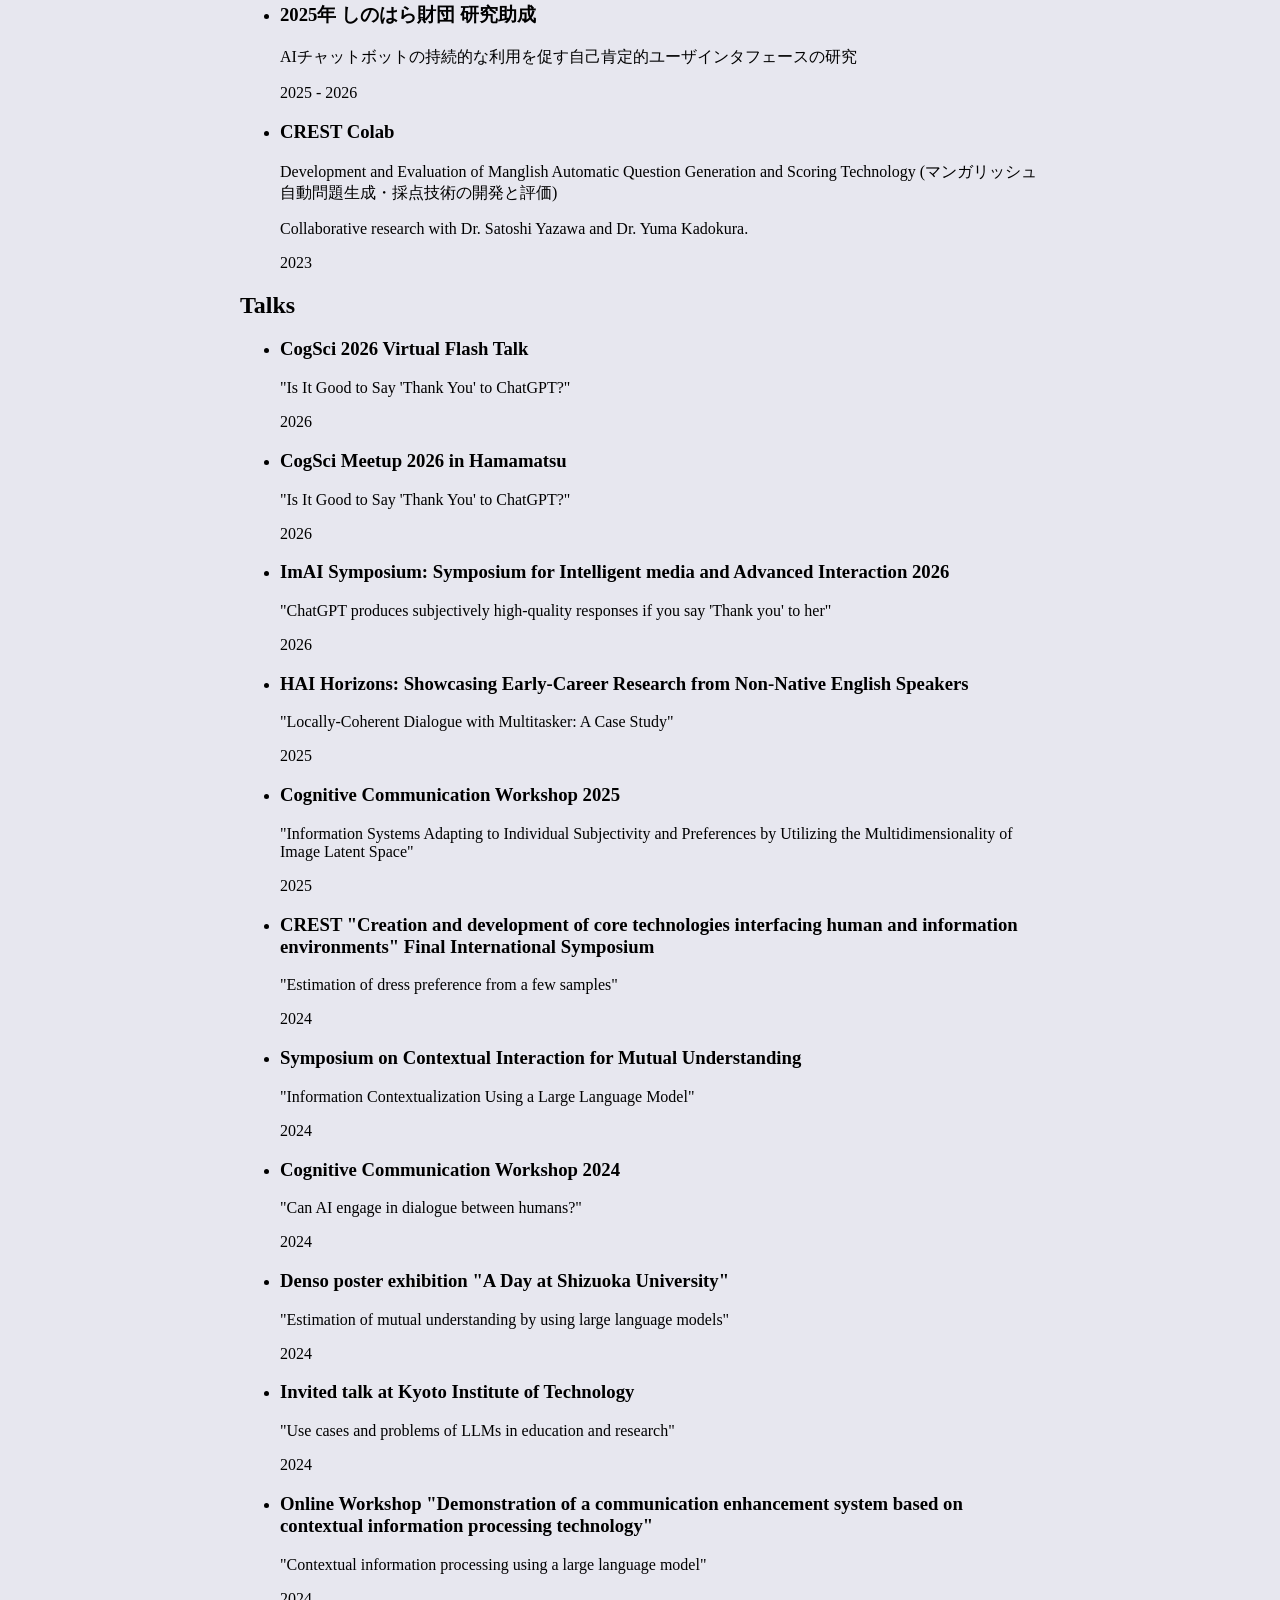
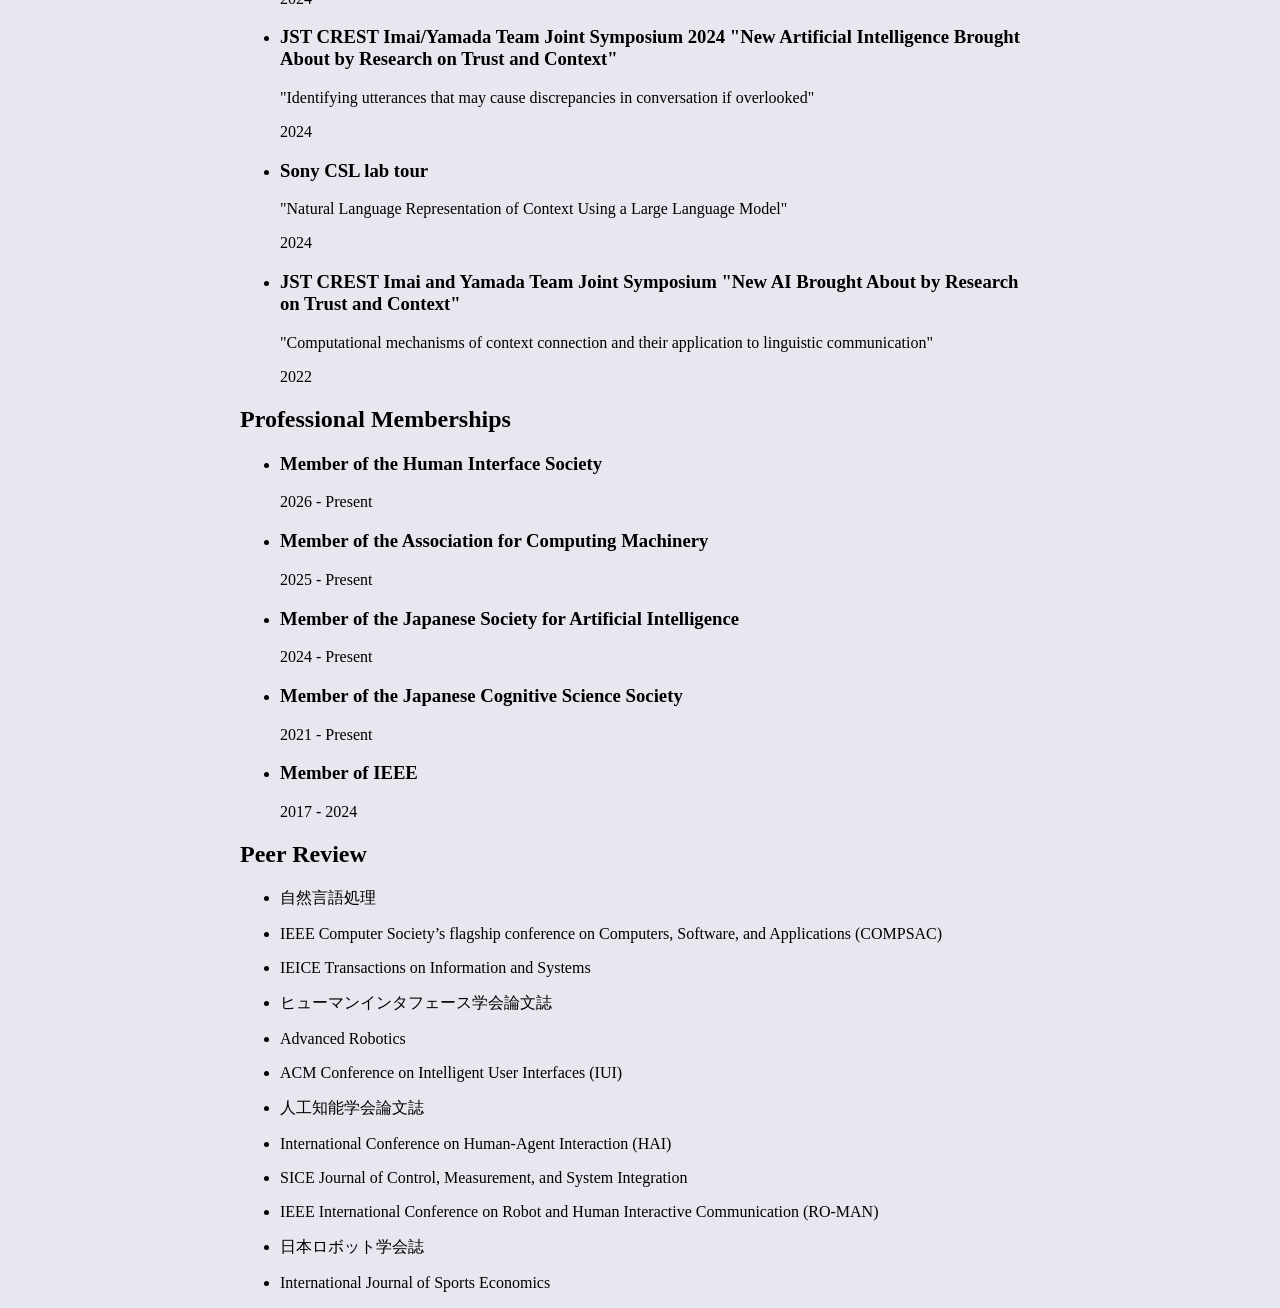
==== commit 1f7a2ce1: "modify data structure and proofread english" ====
--- a/index.html
+++ b/index.html
@@ -38,244 +38,100 @@
   <div class="main">
     <section>
       <h2>Current Affiliation</h2>
-      <p>Assistant Professor, Department of Computer Science, Faculty of Informatics, Shizuoka University</p>
-      <p>E-mail: maekawa-tomoyuki@inf.shizuoka.ac.jp</p>
-      <p>
-        Note: I am not currently accepting research students.<br>
-        If you are looking for a potential supervisor at Shizuoka University, 
-        read the application guide carefully: 
-        <a href="https://www.shizuoka.ac.jp/english/subject/graduate/stg/index.html" target="_blank"> [Link] </a>
-      </p>
+<p>Assistant Professor, Department of Computer Science, Faculty of Informatics, Shizuoka University</p>
+<p>E-mail: maekawa-tomoyuki@inf.shizuoka.ac.jp</p>
+<p>Note: I am not currently accepting research students.<br> If you are looking for a potential supervisor at Shizuoka University, read the application guide carefully: <a href="https://www.shizuoka.ac.jp/english/subject/graduate/stg/index.html" target="_blank"> [Link] </a></p>
     </section>
 
     <section>
       <h2>Education</h2>
-      <ul>
-        <li>
-          <h3>Ph.D. (Interdisciplinary Information Studies)</h3>
-          <p>Graduate School of Interdisciplinary Information Studies, The University of Tokyo, 2022</p>
-          <p>Thesis title: Cognitive Analysis of Information Presentation Based on Uncertainty of Winning or Losing to Interest Audience in Watching Sports (スポーツ観戦における観客の興味を引き出すための，勝敗の不確実性に基づいた情報提示の認知科学的検討)</p>
-        </li>
-        <li>
-          <h3>M.S. (Information Science and Technology)</h3>
-          <p>Graduate School of Information Science and Technology, The University of Tokyo, 2016</p>
-        </li>
-        <li>
-          <h3>B.S. (Engineering)</h3>
-          <p>Faculty of Engineering, The University of Tokyo, 2014</p>
-        </li>
-      </ul>
+<ul>
+<li><h3>Ph.D. (Interdisciplinary Information Studies)</h3><p>Graduate School of Interdisciplinary Information Studies, The University of Tokyo, 2022</p><p>Thesis title: Cognitive Analysis of Information Presentation Based on Uncertainty of Winning or Losing to Interest Audience in Watching Sports (スポーツ観戦における観客の興味を引き出すための，勝敗の不確実性に基づいた情報提示の認知科学的検討)</p></li>
+<li><h3>M.S. (Information Science and Technology)</h3><p>Graduate School of Information Science and Technology, The University of Tokyo, 2016</p></li>
+<li><h3>B.S. (Engineering)</h3><p>Faculty of Engineering, The University of Tokyo, 2014</p></li>
+</ul>
     </section>
 
     <section>
       <h2>Research Experience</h2>
-      <ul>
-        <li>
-          <h3>Shizuoka University</h3>
-          <p>Assistant Professor</p>
-          <p>2024 - Present</p>
-        <li>
-          <h3>Keio University</h3>
-          <p>Researcher</p>
-          <p>2020 - 2024</p>
-        </li>
-        <li>
-          <h3>The University of Tokyo</h3>
-          <p>Academic Support Specialist</p>
-          <p>2019 - 2020</p>
-        </li>
-      </ul>
+<ul>
+<li><h3>Shizuoka University</h3><p>Assistant Professor</p><p>2024 - Present</p></li>
+<li><h3>Keio University</h3><p>Researcher</p><p>2020 - 2024</p></li>
+<li><h3>The University of Tokyo</h3><p>Academic Support Specialist</p><p>2019 - 2020</p></li>
+</ul>
     </section>
 
     <section>
       <h2>Teaching Experience</h2>
-      <ul>
-        <li>
-          <h3>Shizuoka University</h3>
-          <p>Machine Learning</p>
-          <p>2024</p>
-        </li>
-        <li>
-          <h3>Nihon University</h3>
-          <p>Practice in Information Science 2</p>
-          <p>2021 - 2022</p>
-        </li>
-      </ul>
+<ul>
+<li><h3>Shizuoka University</h3><p>Machine Learning</p><p>2024</p></li>
+<li><h3>Nihon University</h3><p>Practice in Information Science 2</p><p>2021 - 2022</p></li>
+</ul>
     </section>
 
     <section>
       <h2>Awards</h2>
-      <ul>
-        <li>
-          <h3>第26回ヒューマンインタフェース学会論文賞</h3>
-          <p>As the fifth author of the paper, co-authored with Dr. Binyu Wang, Mr. Masanari Ichikawa, Mr. Shota Shiiku, Dr. Jun Ichikawa, and Prof. Yugo Takeuchi.</p>
-        </li>
-        <li>
-          <h3>Best Paper Awards at KST2018</h3>
-          <p>As the first author of the paper, co-authored with Dr. Hidehito Honda and Prof. Kazuhiro Ueda.</p>
-        </li>
-      </ul>
+<ul>
+<li><h3>第26回ヒューマンインタフェース学会論文賞</h3><p>I received this award as the fifth author of a paper co-authored with Dr. Binyu Wang, Mr. Masanari Ichikawa, Mr. Shota Shiiku, Dr. Jun Ichikawa, and Prof. Yugo Takeuchi.</p></li>
+<li><h3>Best Paper Awards at KST2018</h3><p>I received this award as the first author of a paper co-authored with Dr. Hidehito Honda and Prof. Kazuhiro Ueda.</p></li>
+</ul>
     </section>
 
     <section>
       <h2>Grants</h2>
-      <ul>
-        <li>
-          <h3>2025年 しのはら財団 研究助成</h3>
-          <p>AIチャットボットの持続的な利用を促す自己肯定的ユーザインタフェースの研究</p>
-          <p>2025 - 2026</p>
-        </li>
-        <li>
-          <h3>CREST Colab</h3>
-          <p>Development and Evaluation of Manglish Automatic Question Generation and Scoring Technology (マンガリッシュ自動問題生成・採点技術の開発と評価)</p>
-          <p>Co-research with Dr. Satoshi Yazawa and Dr. Yuma Kadokura.</p>
-          <p>2023</p>
-        </li>
-      </ul>
+<ul>
+<li><h3>2025年 しのはら財団 研究助成</h3><p>AIチャットボットの持続的な利用を促す自己肯定的ユーザインタフェースの研究</p><p>2025 - 2026</p></li>
+<li><h3>CREST Colab</h3><p>Development and Evaluation of Manglish Automatic Question Generation and Scoring Technology (マンガリッシュ自動問題生成・採点技術の開発と評価)</p><p>Collaborative research with Dr. Satoshi Yazawa and Dr. Yuma Kadokura.</p><p>2023</p></li>
+</ul>
     </section>
 
     <section>
       <h2>Talks</h2>
-      <ul>
-        <li>
-          <h3>CogSci 2026 Virtual Flash Talk</h3>
-          <p>"Is It Good to Say 'Thank You' to ChatGPT?"</p>
-          <p>2026</p>
-        </li>
-        <li>
-          <h3>CogSci Meetup 2026 in Hamamatsu</h3>
-          <p>"Is It Good to Say 'Thank You' to ChatGPT?"</p>
-          <p>2026</p>
-        </li>
-        <li>
-          <h3>ImAI Symposium: Symposium for Intelligent media and Advanced Interaction 2026</h3>
-          <p>"ChatGPT makes subjectively high-quality responses if you say 'Thank you' to her"</p>
-          <p>2026</p>
-        </li>
-        <li>
-          <h3>HAI Horizons: Showcasing Early-Career Research from Non-Native English Speakers</h3>
-          <p>"Locally-Coherent Dialogue with Multitasker: A Case Study"</p>
-          <p>2025</p>
-        </li>
-        <li>
-          <h3>Cognitive Communication Workshop 2025</h3>
-          <p>"Information Systems Adapting to Individual Subjectivity and Preferences by Utilizing the Multidimensionality of Image Latent Space"</p>
-          <p>2025</p>
-        </li>
-        <li>
-          <h3>CREST "Creation and development of core technologies interfacing human and information environments" Final International Symposium</h3>
-          <p>"Estimation of dress preference from a few samples"</p>
-          <p>2024</p>
-        </li>
-        <li>
-          <h3>Symposium on Contextual Interaction for Mutual Understanding</h3>
-          <p>"Information Contextualization Using a Large Language Model"</p>
-          <p>2024</p>
-        </li>
-        <li>
-          <h3>Cognitive Communication Workshop 2024</h3>
-          <p>"Can AI engage into dialogue between humans?"</p>
-          <p>2024</p>
-        </li>
-        <li>
-          <h3>Denso poster exibition "A day of Shizuoka University"</h3>
-          <p>"Estimation of mutual understanding by using large language models"</p>
-          <p>2024</p>
-        </li>
-        <li>
-          <h3>Invited talk at Kyoto Institute of Technology</h3>
-          <p>"Use cases and problems of LLMs in education and research"</p>
-          <p>2024</p>
-        </li>
-        <li>
-          <h3>Online Workshop "Demonstration of communication enhancement system based on contextual information processing technology"</h3>
-          <p>"Contextual information processing using large language model"</p>
-          <p>2024</p>
-        </li>
-        <li>
-          <h3>JST CREST Imai/Yamada Team Joint Symposium 2024 "New Artificial Intelligence Brought About by Research on Trust and Context"</h3>
-          <p>"Identifying utterances that may cause discrepancies in conversation if overlooked"</p>
-          <p>2024</p>
-        </li>
-        <li>
-          <h3>Sony CSL lab tour</h3>
-          <p>"Natural Language Representation of Context Using Large Language Model"</p>
-          <p>2024</p>
-        </li>
-        <li>
-          <h3>JST CREST Imai and Yamada Team Joint Symposium "New AI Brought About by Research on Trust and Context"</h3>
-          <p>"Computational mechanisms of context connection and their application to linguistic communication"</p>
-          <p>2022</p>
-        </li>
-      </ul>
+<ul>
+<li><h3>CogSci 2026 Virtual Flash Talk</h3><p>"Is It Good to Say 'Thank You' to ChatGPT?"</p><p>2026</p></li>
+<li><h3>CogSci Meetup 2026 in Hamamatsu</h3><p>"Is It Good to Say 'Thank You' to ChatGPT?"</p><p>2026</p></li>
+<li><h3>ImAI Symposium: Symposium for Intelligent media and Advanced Interaction 2026</h3><p>"ChatGPT produces subjectively high-quality responses if you say 'Thank you' to her"</p><p>2026</p></li>
+<li><h3>HAI Horizons: Showcasing Early-Career Research from Non-Native English Speakers</h3><p>"Locally-Coherent Dialogue with Multitasker: A Case Study"</p><p>2025</p></li>
+<li><h3>Cognitive Communication Workshop 2025</h3><p>"Information Systems Adapting to Individual Subjectivity and Preferences by Utilizing the Multidimensionality of Image Latent Space"</p><p>2025</p></li>
+<li><h3>CREST "Creation and development of core technologies interfacing human and information environments" Final International Symposium</h3><p>"Estimation of dress preference from a few samples"</p><p>2024</p></li>
+<li><h3>Symposium on Contextual Interaction for Mutual Understanding</h3><p>"Information Contextualization Using a Large Language Model"</p><p>2024</p></li>
+<li><h3>Cognitive Communication Workshop 2024</h3><p>"Can AI engage in dialogue between humans?"</p><p>2024</p></li>
+<li><h3>Denso poster exhibition "A Day at Shizuoka University"</h3><p>"Estimation of mutual understanding by using large language models"</p><p>2024</p></li>
+<li><h3>Invited talk at Kyoto Institute of Technology</h3><p>"Use cases and problems of LLMs in education and research"</p><p>2024</p></li>
+<li><h3>Online Workshop "Demonstration of a communication enhancement system based on contextual information processing technology"</h3><p>"Contextual information processing using a large language model"</p><p>2024</p></li>
+<li><h3>JST CREST Imai/Yamada Team Joint Symposium 2024 "New Artificial Intelligence Brought About by Research on Trust and Context"</h3><p>"Identifying utterances that may cause discrepancies in conversation if overlooked"</p><p>2024</p></li>
+<li><h3>Sony CSL lab tour</h3><p>"Natural Language Representation of Context Using a Large Language Model"</p><p>2024</p></li>
+<li><h3>JST CREST Imai and Yamada Team Joint Symposium "New AI Brought About by Research on Trust and Context"</h3><p>"Computational mechanisms of context connection and their application to linguistic communication"</p><p>2022</p></li>
+</ul>
     </section>
 
     <section>
-      <h2>Societal Activity</h2>
-      <ul>
-        <li>
-          <h3>Member of Human Interface Society</h3>
-          <p>2026 - Present</p>
-        </li>
-        <li>
-          <h3>Member of Association for Computing Machinery</h3>
-          <p>2025 - Present</p>
-        </li>
-        <li>
-          <h3>Member of the Japanese Society for Artificial Intelligence</h3>
-          <p>2024 - Present</p>
-        </li>
-        <li>
-          <h3>Member of Japanese Cognitive Science Society</h3>
-          <p>2021 - Present</p>
-        </li>
-        <li>
-          <h3>Member of IEEE</h3>
-          <p>2017 - 2024</p>
-        </li>
-      </ul>
+      <h2>Professional Memberships</h2>
+<ul>
+<li><h3>Member of the Human Interface Society</h3><p>2026 - Present</p></li>
+<li><h3>Member of the Association for Computing Machinery</h3><p>2025 - Present</p></li>
+<li><h3>Member of the Japanese Society for Artificial Intelligence</h3><p>2024 - Present</p></li>
+<li><h3>Member of the Japanese Cognitive Science Society</h3><p>2021 - Present</p></li>
+<li><h3>Member of IEEE</h3><p>2017 - 2024</p></li>
+</ul>
     </section>
 
     <section>
       <h2>Peer Review</h2>
-      <ul>
-        <li>
-          <p>自然言語処理</p>
-        </li>
-        <li>
-          <p>IEEE Computer Society’s flagship conference on Computers, Software, and Applications (COMPSAC)</p>
-        </li>
-        <li>
-          <p>IEICE Transactions on Information and Systems</p>
-        </li>
-        <li>
-          <p>ヒューマンインタフェース学会論文誌</p>
-        </li>
-        <li>
-          <p>Advanced Robotics</p>
-        </li>
-        <li>
-          <p>ACM Conference on Intelligent User Interfaces (IUI)</p>
-        </li>
-        <li>
-          <p>人工知能学会論文誌</p>
-        </li>
-        <li>
-          <p>International Conference on Human-Agent Interaction (HAI)</p>
-        </li>
-        <li>
-          <p>SICE Journal of Control, Measurement, and System Integration</p>
-        </li>
-        <li>
-          <p>IEEE International Conference on Robot and Human Interactive Communication (RO-MAN)</p>
-        </li>
-        <li>
-          <p>日本ロボット学会誌</p>
-        </li>
-        <li>
-          <p>International Journal of Sports Economics</p>
-        </li>
-      </ul>
+<ul>
+<li><p>自然言語処理</p></li>
+<li><p>IEEE Computer Society’s flagship conference on Computers, Software, and Applications (COMPSAC)</p></li>
+<li><p>IEICE Transactions on Information and Systems</p></li>
+<li><p>ヒューマンインタフェース学会論文誌</p></li>
+<li><p>Advanced Robotics</p></li>
+<li><p>ACM Conference on Intelligent User Interfaces (IUI)</p></li>
+<li><p>人工知能学会論文誌</p></li>
+<li><p>International Conference on Human-Agent Interaction (HAI)</p></li>
+<li><p>SICE Journal of Control, Measurement, and System Integration</p></li>
+<li><p>IEEE International Conference on Robot and Human Interactive Communication (RO-MAN)</p></li>
+<li><p>日本ロボット学会誌</p></li>
+<li><p>International Journal of Sports Economics</p></li>
+</ul>
     </section>
   </div>
 </body>
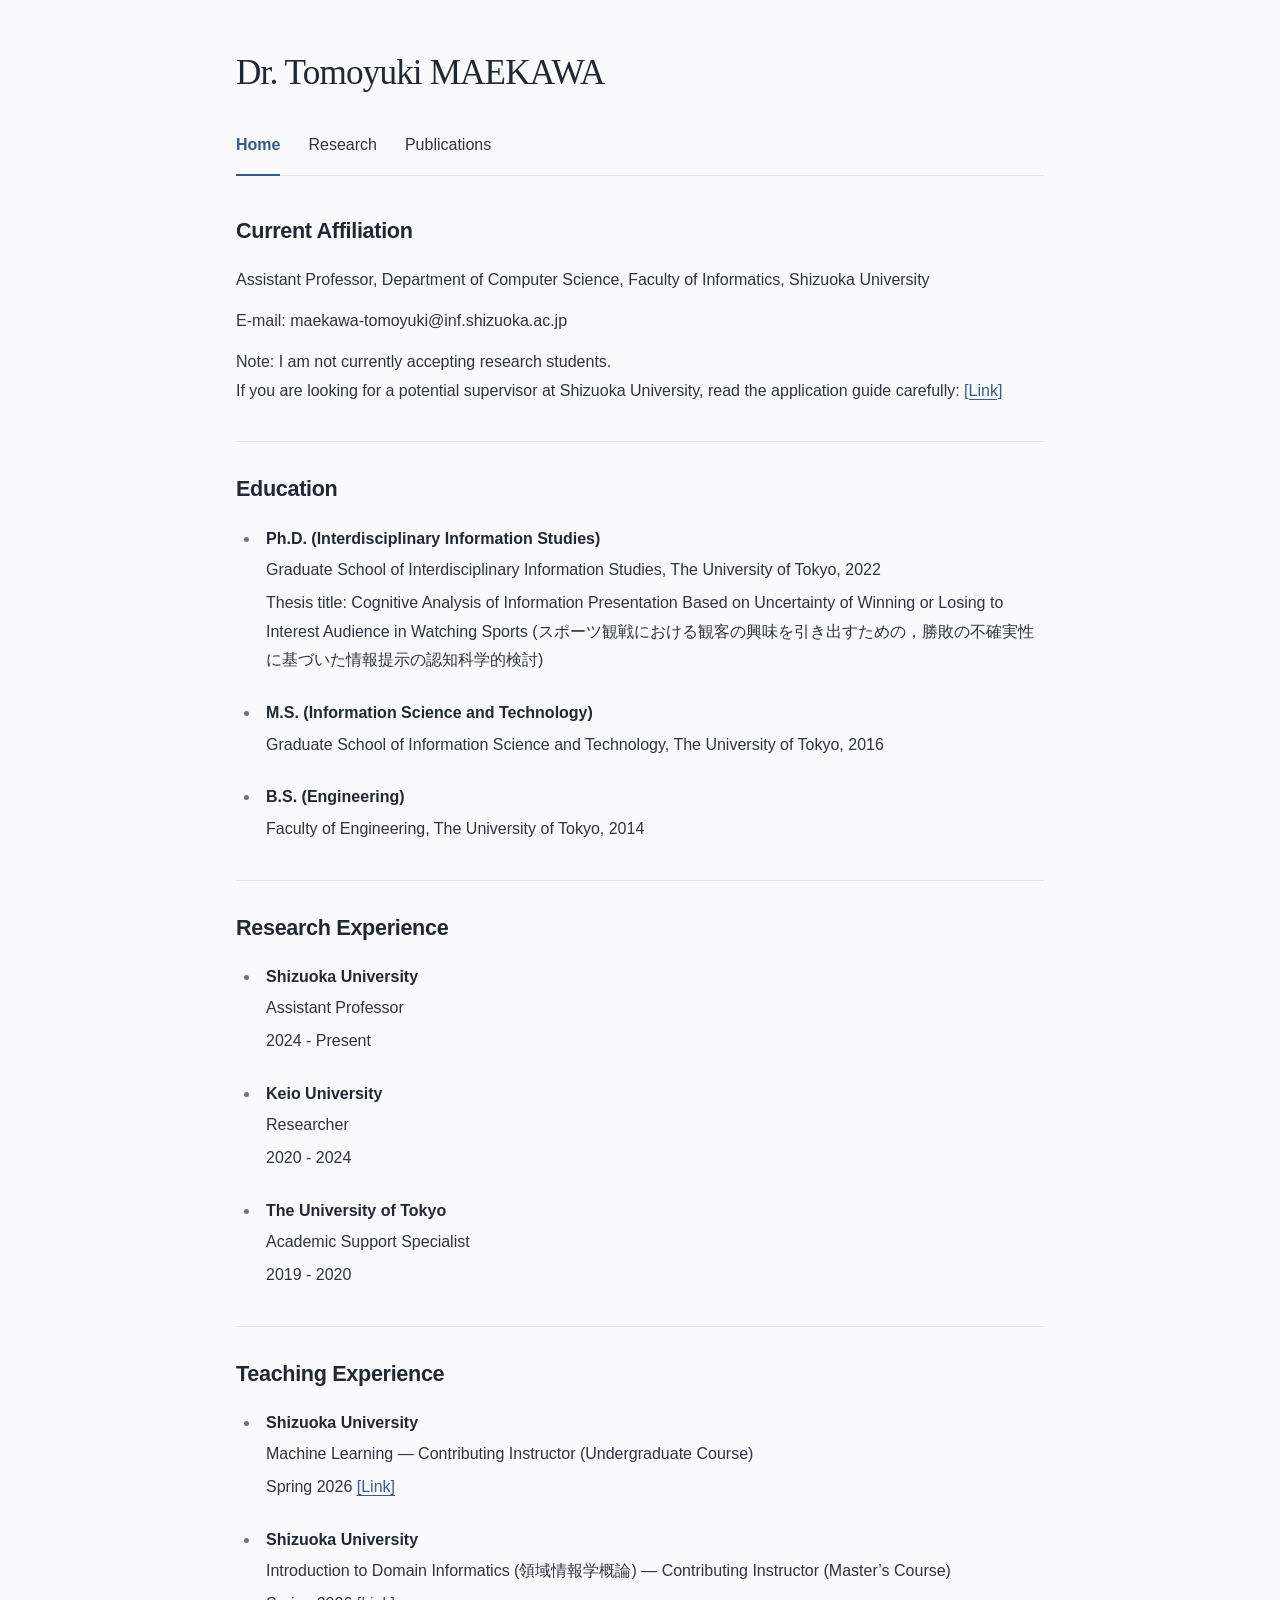
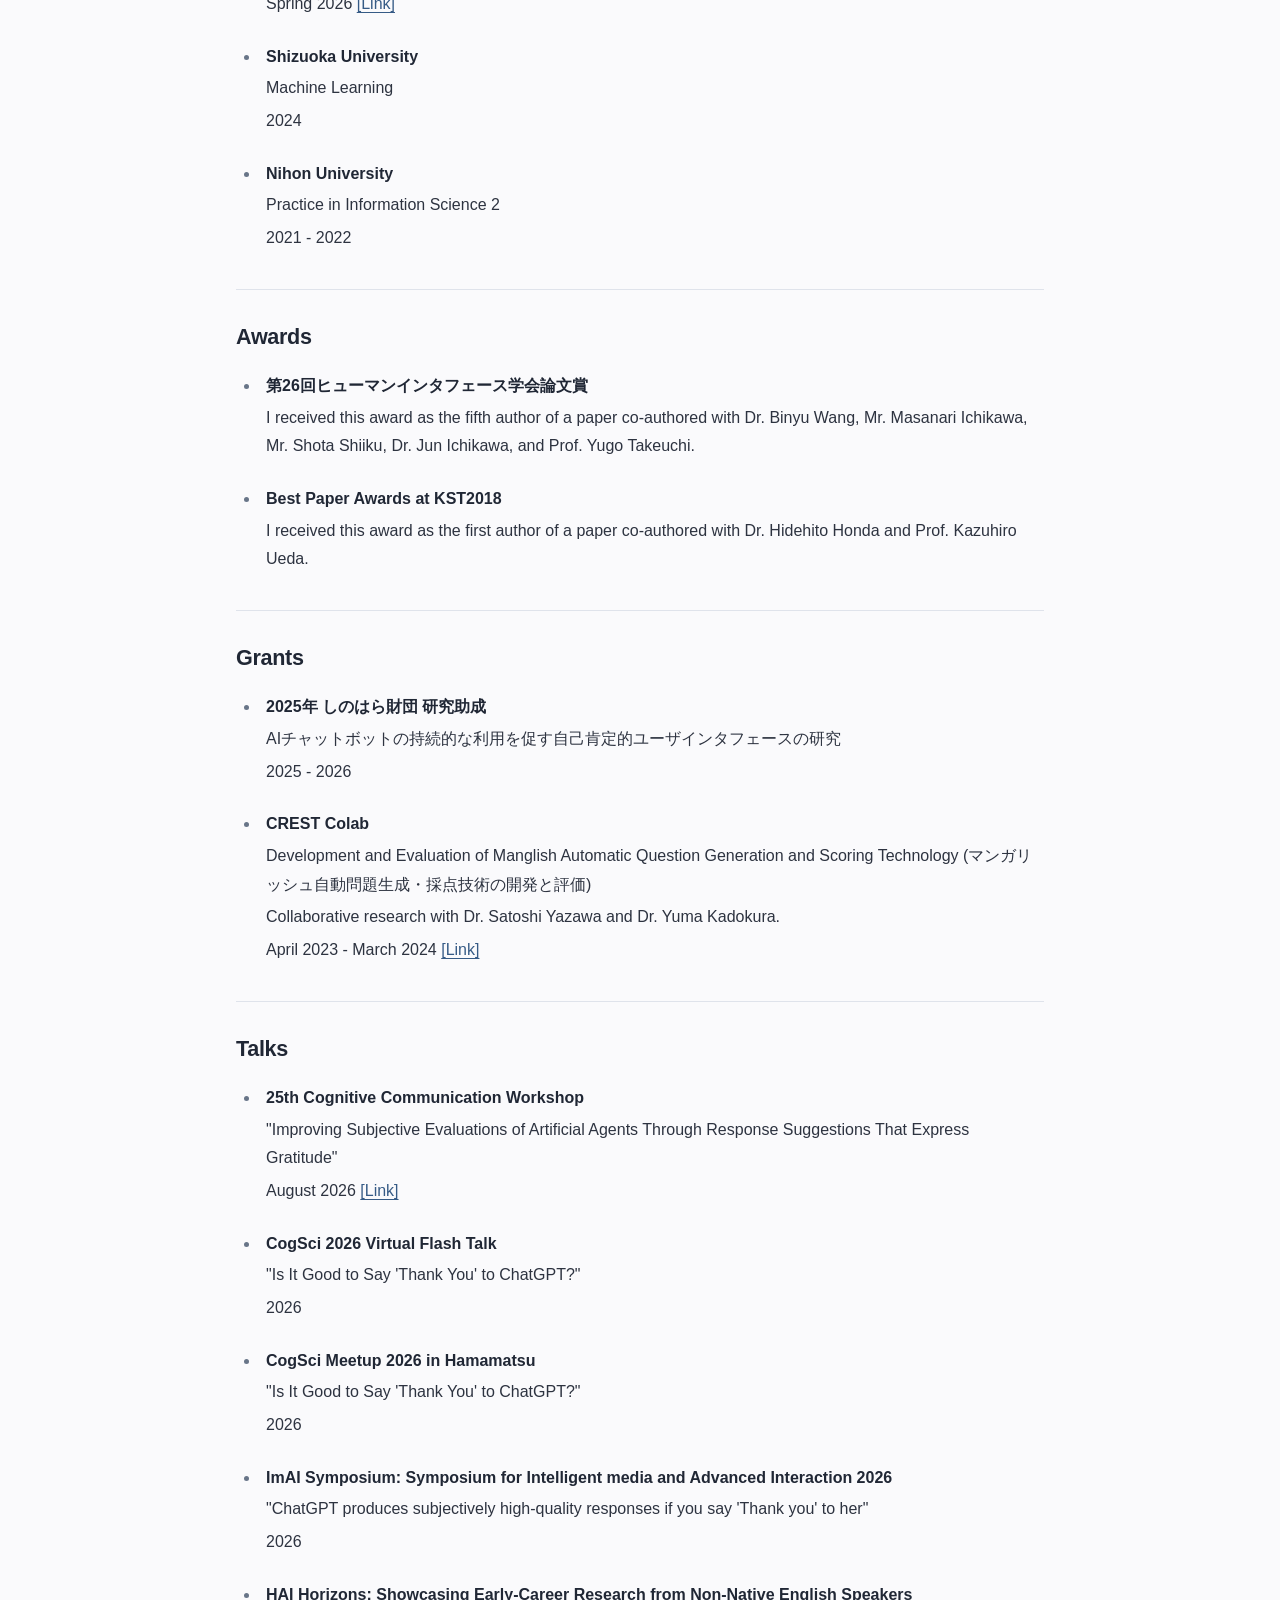
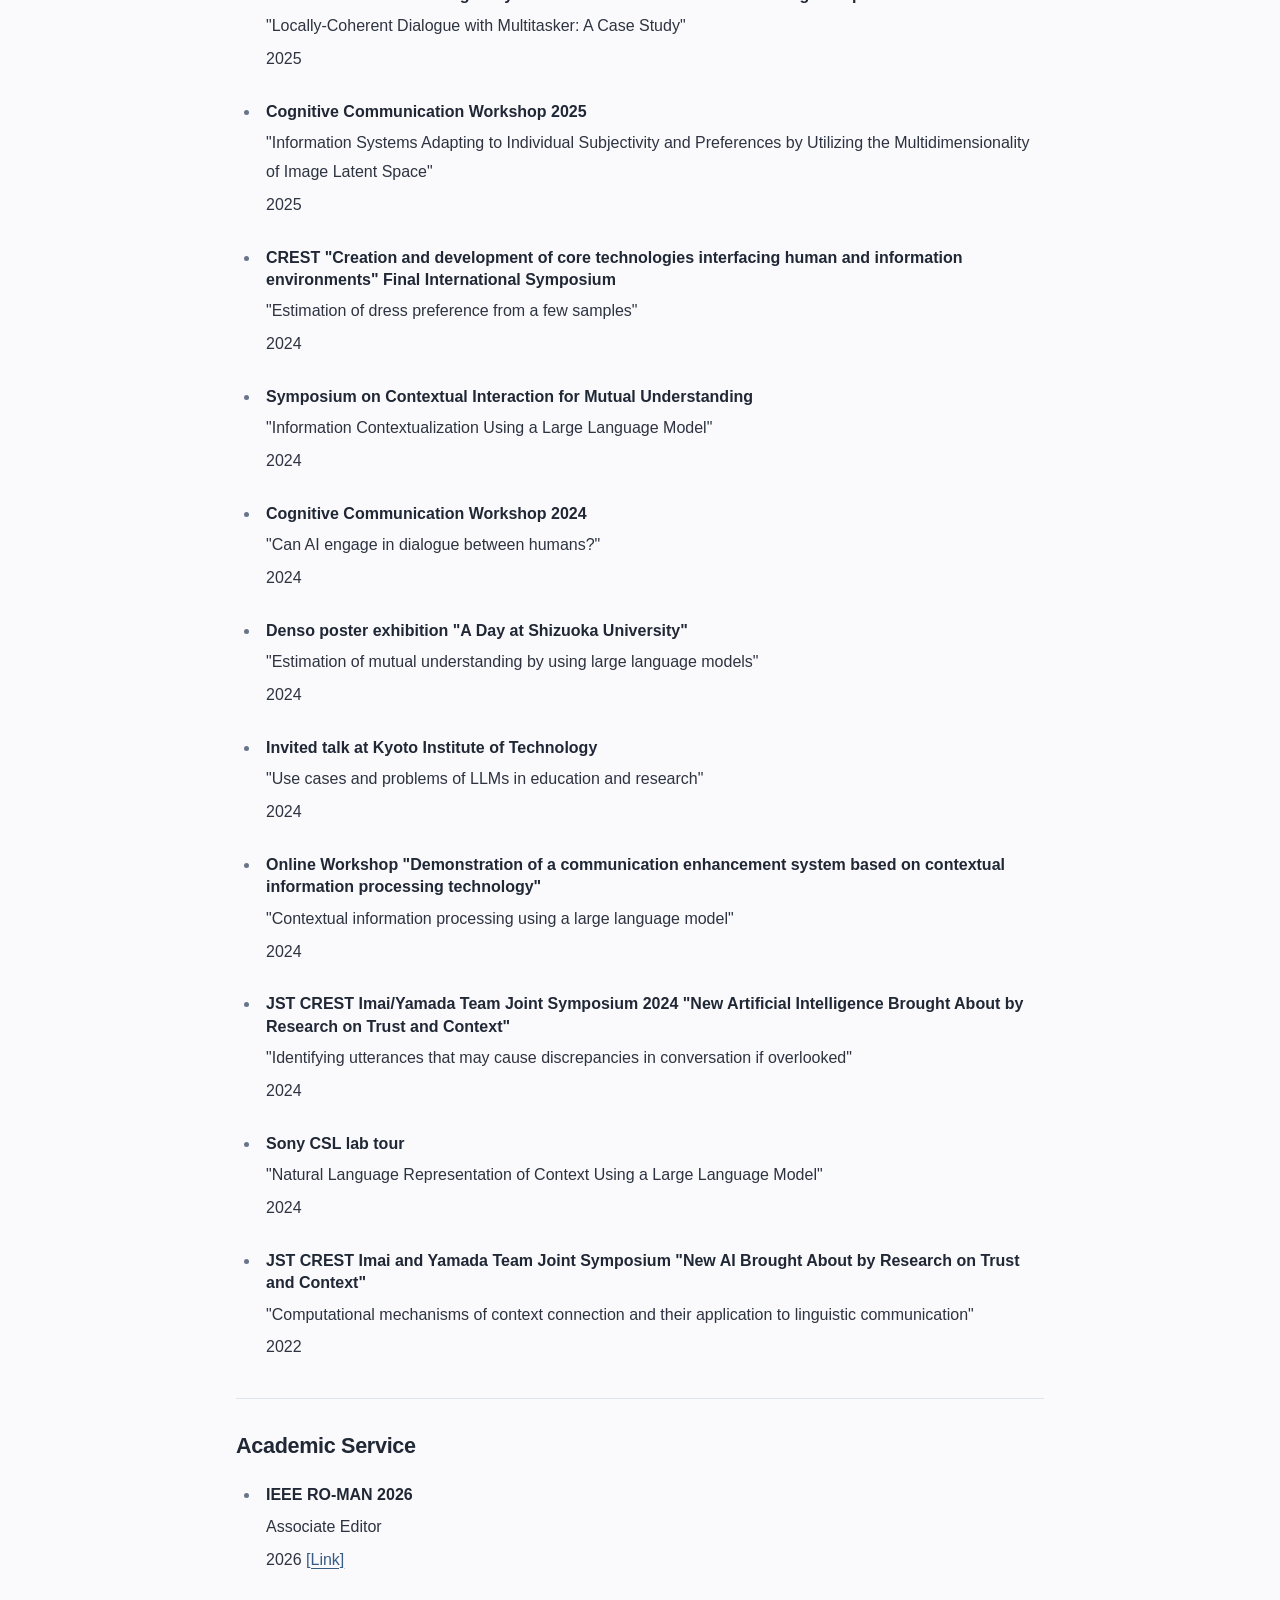
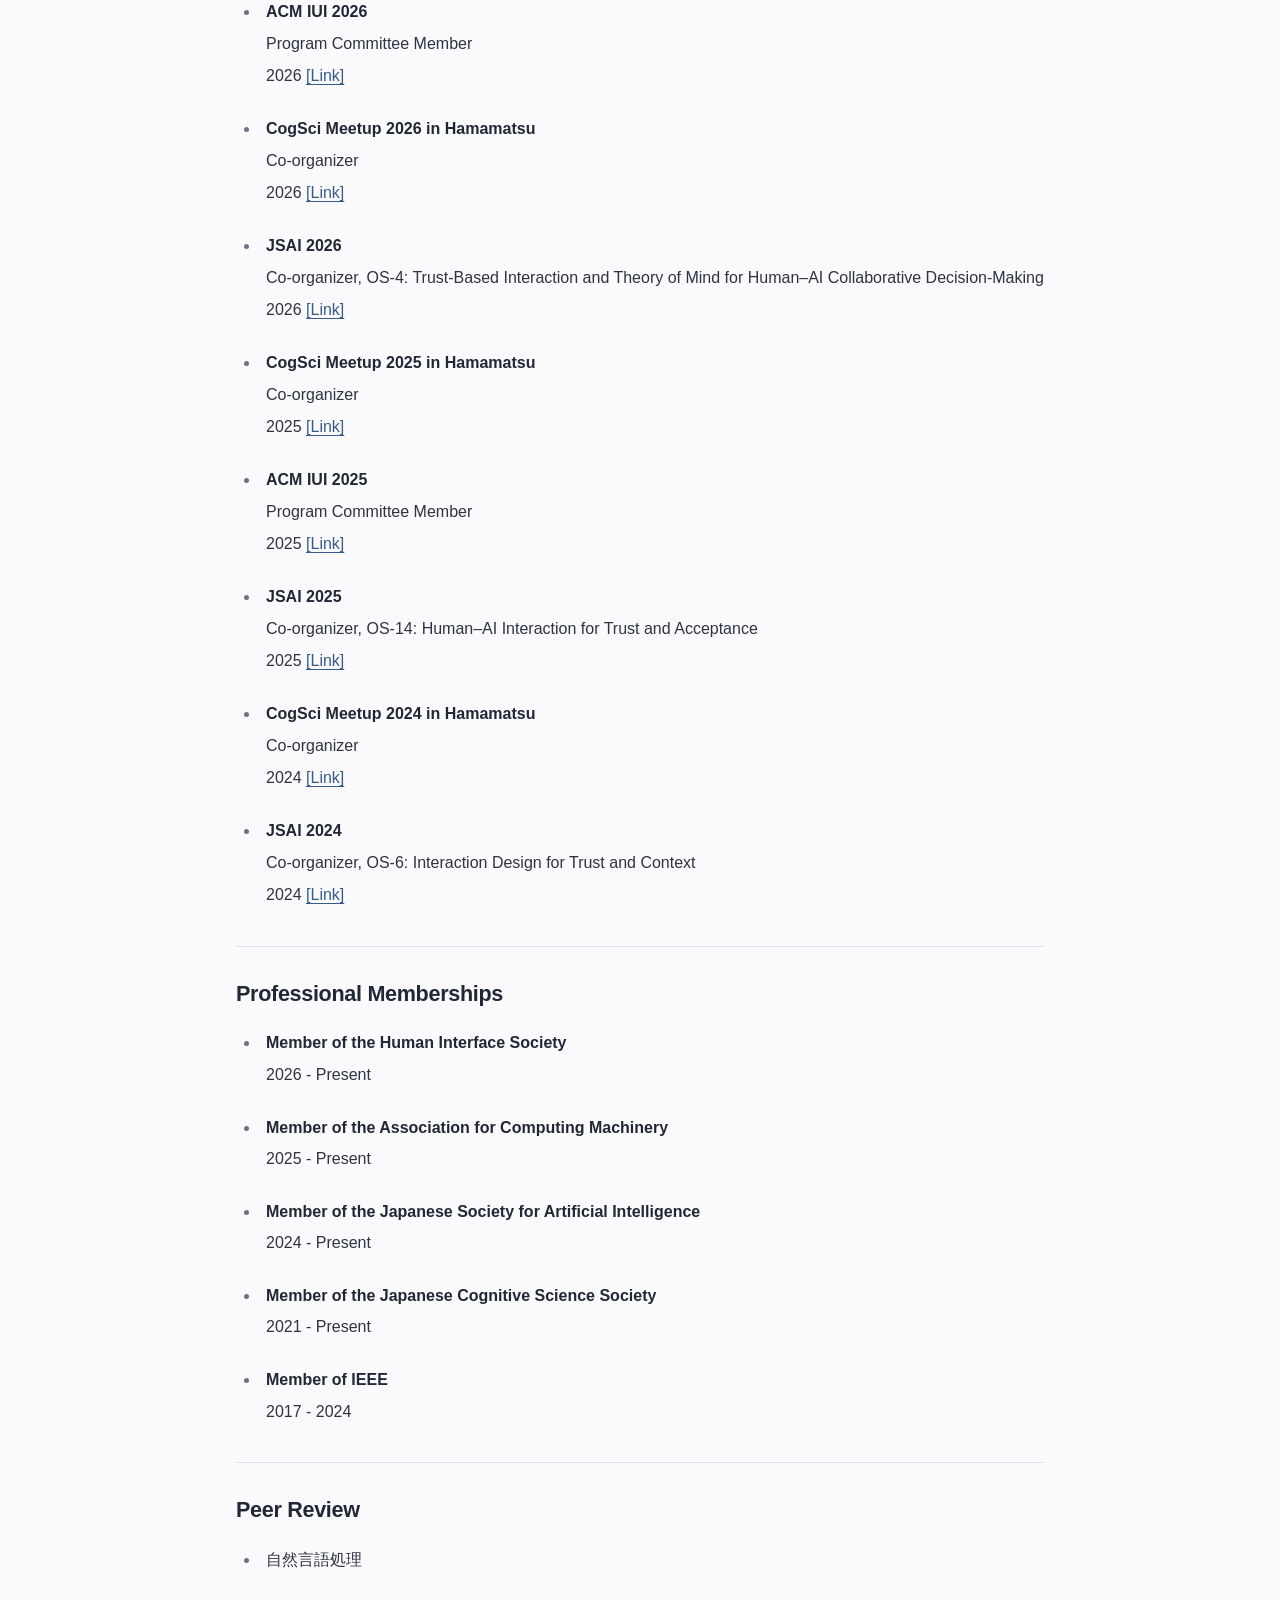
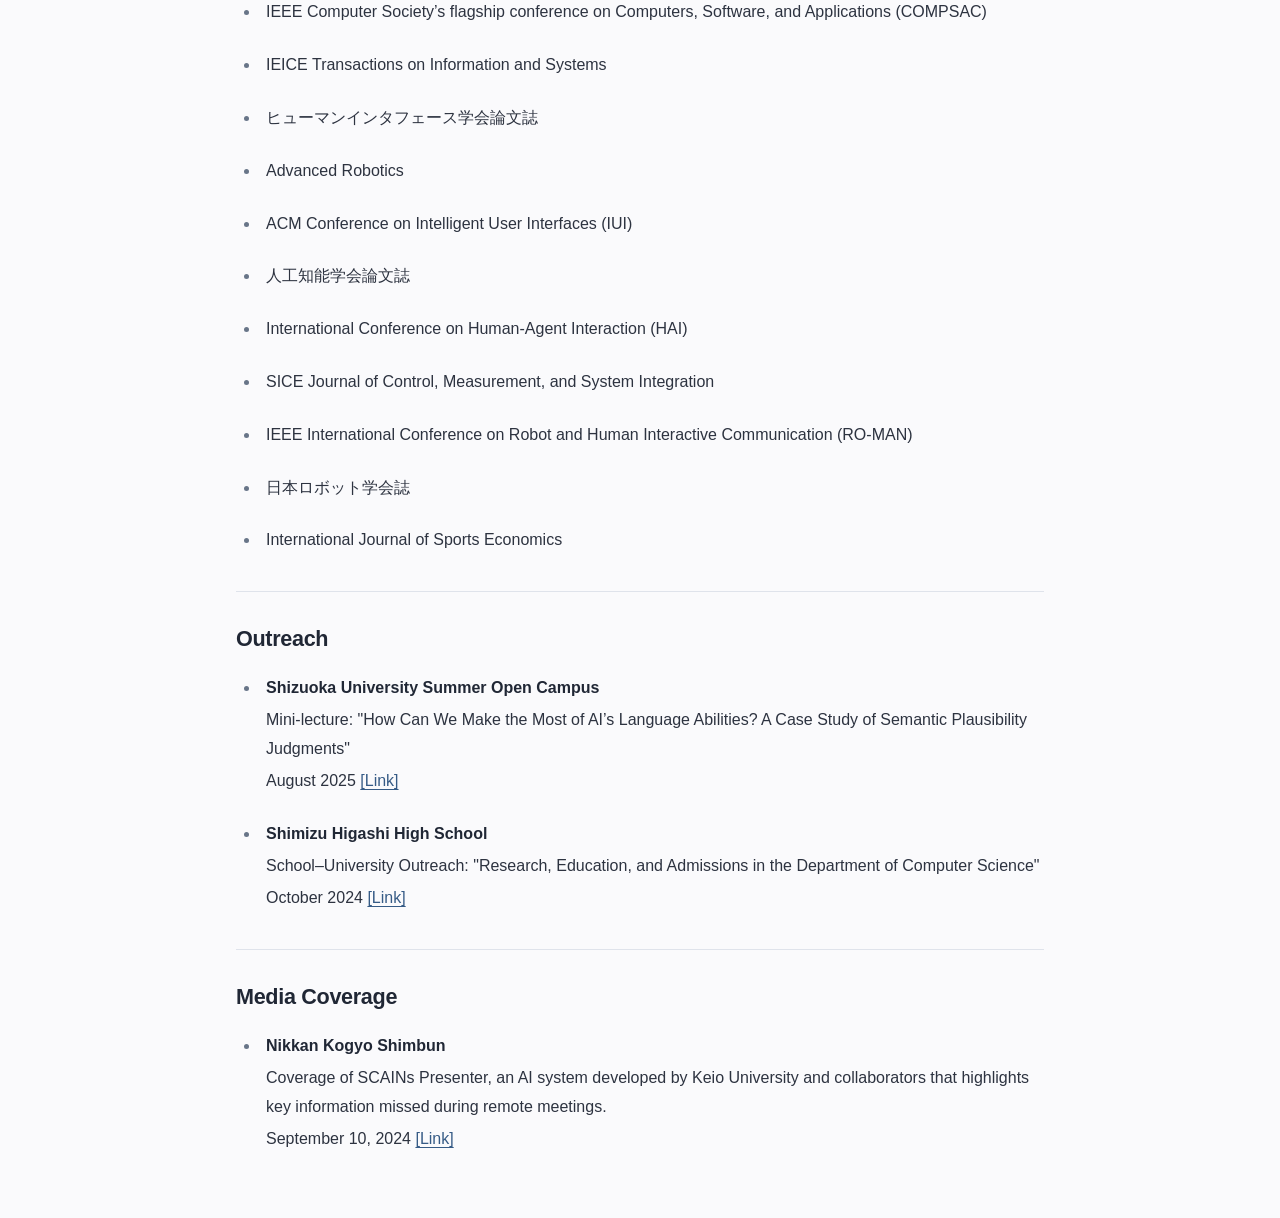
==== commit 50513c26: "improve design and add works" ====
--- a/index.html
+++ b/index.html
@@ -1,41 +1,151 @@
 <!DOCTYPE html>
-<html>
+<html lang="en">
 <head>
   <meta charset="UTF-8">
+  <meta name="viewport" content="width=device-width, initial-scale=1">
   <meta name="format-detection" content="telephone=no">
   <title>Tomoyuki MAEKAWA</title>
   <style>
+    :root {
+        color-scheme: light;
+        --background: #fafafc;
+        --text: #2d3340;
+        --heading: #202735;
+        --accent: #365b86;
+        --line: #dfe3eb;
+    }
+
+    * { box-sizing: border-box; }
+
     body {
-        width: 800px;
-        margin: auto;
-        background-color: #E7E7EF;
+        max-width: 880px;
+        margin: 0 auto;
+        padding: 0 36px;
+        background: var(--background);
+        color: var(--text);
+        font-family: -apple-system, BlinkMacSystemFont, "Segoe UI", "Noto Sans", sans-serif;
+        font-size: 16px;
+        line-height: 1.8;
+        overflow-wrap: anywhere;
+        -webkit-text-size-adjust: 100%;
     }
 
     header {
-        position: fixed;
-        top: 0;
-        background-color: #E7E7EF;
-    }
-
-    .headerhr {
-        width: 800px;
-        border: 0;
-        border-top: 3px solid #37373F;
-    }
-
-    .main {
-        margin-top: 150px;
+        padding-top: 48px;
+        border-bottom: 1px solid var(--line);
+    }
+
+    h1, h2, h3 {
+        color: var(--heading);
+        line-height: 1.4;
+    }
+
+    h1 {
+        margin: 0 0 24px;
+        font-family: Georgia, "Times New Roman", serif;
+        font-size: clamp(1.7rem, 4vw, 2.2rem);
+        font-weight: 500;
+        letter-spacing: -0.025em;
+    }
+
+    nav {
+        display: flex;
+        flex-wrap: wrap;
+        gap: 8px 28px;
+    }
+
+    nav a {
+        display: inline-block;
+        padding: 10px 0 14px;
+        border-bottom: 2px solid transparent;
+        margin-bottom: -1px;
+        color: var(--text);
+        text-decoration: none;
+    }
+
+    nav a[aria-current="page"] {
+        border-color: var(--accent);
+        color: var(--accent);
+        font-weight: 600;
+    }
+
+    a {
+        color: var(--accent);
+        text-decoration-thickness: 1px;
+        text-underline-offset: 3px;
+    }
+
+    a:hover { text-decoration: underline; }
+
+    a:focus-visible {
+        outline: 2px solid var(--accent);
+        outline-offset: 5px;
+        border-radius: 2px;
+    }
+
+    .main { padding: 40px 0 64px; }
+
+    section + section {
+        margin-top: 36px;
+        padding-top: 32px;
+        border-top: 1px solid var(--line);
+    }
+
+    h2 {
+        margin: 0 0 20px;
+        font-size: 1.35rem;
+        font-weight: 650;
+        letter-spacing: -0.015em;
+    }
+
+    h3 {
+        margin: 0 0 6px;
+        font-size: 1rem;
+        font-weight: 650;
+    }
+
+    p { margin: 0 0 12px; }
+    p:last-child { margin-bottom: 0; }
+
+    ul, ol { margin: 0; padding-left: 1.5rem; }
+    li { padding-left: 6px; }
+    li + li { margin-top: 24px; }
+    li::marker { color: #687588; }
+    li p { margin-bottom: 4px; }
+
+    .citation { margin-bottom: 20px; }
+    .citation-title { font-weight: 600; }
+    .citation a { white-space: nowrap; }
+
+    @media (max-width: 600px) {
+        body { padding: 0 20px; }
+        header { padding-top: 28px; }
+        h1 { margin-bottom: 16px; }
+        nav { gap: 8px 24px; }
+        .main { padding: 28px 0 48px; }
+        section + section { margin-top: 28px; padding-top: 24px; }
+        h2 { font-size: 1.2rem; }
+        li { padding-left: 2px; }
+    }
+
+    @media print {
+        body { max-width: none; padding: 0; background: white; color: black; font-size: 11pt; }
+        header { padding-top: 0; }
+        nav { display: none; }
+        .main { padding: 24px 0 0; }
+        h2, h3 { break-after: avoid; }
+        li, .horizontal-center { break-inside: avoid; }
+        a { color: inherit; }
     }
   </style>
 </head>
 <body>
   <header>
     <h1>Dr. Tomoyuki MAEKAWA</h1>
-    <p><a href="./index.html">Home</a> | <a href="./research.html">Research</a> | <a href="./publications.html">Publications</a></p>
-    <hr class="headerhr">
+    <nav aria-label="Main navigation"><a aria-current="page" href="./index.html">Home</a> <a href="./research.html">Research</a> <a href="./publications.html">Publications</a></nav>
   </header>
 
-  <div class="main">
+  <main class="main">
     <section>
       <h2>Current Affiliation</h2>
 <p>Assistant Professor, Department of Computer Science, Faculty of Informatics, Shizuoka University</p>
@@ -64,6 +174,8 @@
     <section>
       <h2>Teaching Experience</h2>
 <ul>
+<li><h3>Shizuoka University</h3><p>Machine Learning — Contributing Instructor (Undergraduate Course)</p><p>Spring 2026 <a href="https://tdb.shizuoka.ac.jp/RDB/public/Default2.aspx?id=11384&amp;l=0&amp;ex=all&amp;a2=1/0" target="_blank" rel="noopener noreferrer">[Link]</a></p></li>
+<li><h3>Shizuoka University</h3><p>Introduction to Domain Informatics (領域情報学概論) — Contributing Instructor (Master’s Course)</p><p>Spring 2026 <a href="https://tdb.shizuoka.ac.jp/RDB/public/Default2.aspx?id=11384&amp;l=0&amp;ex=all&amp;a2=1/0" target="_blank" rel="noopener noreferrer">[Link]</a></p></li>
 <li><h3>Shizuoka University</h3><p>Machine Learning</p><p>2024</p></li>
 <li><h3>Nihon University</h3><p>Practice in Information Science 2</p><p>2021 - 2022</p></li>
 </ul>
@@ -81,13 +193,14 @@
       <h2>Grants</h2>
 <ul>
 <li><h3>2025年 しのはら財団 研究助成</h3><p>AIチャットボットの持続的な利用を促す自己肯定的ユーザインタフェースの研究</p><p>2025 - 2026</p></li>
-<li><h3>CREST Colab</h3><p>Development and Evaluation of Manglish Automatic Question Generation and Scoring Technology (マンガリッシュ自動問題生成・採点技術の開発と評価)</p><p>Collaborative research with Dr. Satoshi Yazawa and Dr. Yuma Kadokura.</p><p>2023</p></li>
+<li><h3>CREST Colab</h3><p>Development and Evaluation of Manglish Automatic Question Generation and Scoring Technology (マンガリッシュ自動問題生成・採点技術の開発と評価)</p><p>Collaborative research with Dr. Satoshi Yazawa and Dr. Yuma Kadokura.</p><p>April 2023 - March 2024 <a href="https://tdb.shizuoka.ac.jp/RDB/public/Default2.aspx?id=11384&amp;l=0&amp;ex=all&amp;a2=0/6" target="_blank" rel="noopener noreferrer">[Link]</a></p></li>
 </ul>
     </section>
 
     <section>
       <h2>Talks</h2>
 <ul>
+<li><h3>25th Cognitive Communication Workshop</h3><p>"Improving Subjective Evaluations of Artificial Agents Through Response Suggestions That Express Gratitude"</p><p>August 2026 <a href="https://tdb.shizuoka.ac.jp/RDB/public/Default2.aspx?id=11384&amp;l=0&amp;ex=all&amp;a2=2/0" target="_blank" rel="noopener noreferrer">[Link]</a></p></li>
 <li><h3>CogSci 2026 Virtual Flash Talk</h3><p>"Is It Good to Say 'Thank You' to ChatGPT?"</p><p>2026</p></li>
 <li><h3>CogSci Meetup 2026 in Hamamatsu</h3><p>"Is It Good to Say 'Thank You' to ChatGPT?"</p><p>2026</p></li>
 <li><h3>ImAI Symposium: Symposium for Intelligent media and Advanced Interaction 2026</h3><p>"ChatGPT produces subjectively high-quality responses if you say 'Thank you' to her"</p><p>2026</p></li>
@@ -106,6 +219,21 @@
     </section>
 
     <section>
+      <h2>Academic Service</h2>
+<ul>
+<li><h3>IEEE RO-MAN 2026</h3><p>Associate Editor</p><p>2026 <a href="https://tdb.shizuoka.ac.jp/RDB/public/Default2.aspx?id=11384&amp;l=1&amp;t=27" target="_blank" rel="noopener noreferrer">[Link]</a></p></li>
+<li><h3>ACM IUI 2026</h3><p>Program Committee Member</p><p>2026 <a href="https://iui.acm.org/2026/pc-members/" target="_blank" rel="noopener noreferrer">[Link]</a></p></li>
+<li><h3>CogSci Meetup 2026 in Hamamatsu</h3><p>Co-organizer</p><p>2026 <a href="https://tdb.shizuoka.ac.jp/RDB/public/Default2.aspx?id=11384&amp;l=1&amp;t=27" target="_blank" rel="noopener noreferrer">[Link]</a></p></li>
+<li><h3>JSAI 2026</h3><p>Co-organizer, OS-4: Trust-Based Interaction and Theory of Mind for Human–AI Collaborative Decision-Making</p><p>2026 <a href="https://conf.ai-gakkai.or.jp/jsai2026/os/" target="_blank" rel="noopener noreferrer">[Link]</a></p></li>
+<li><h3>CogSci Meetup 2025 in Hamamatsu</h3><p>Co-organizer</p><p>2025 <a href="https://tdb.shizuoka.ac.jp/RDB/public/Default2.aspx?id=11384&amp;l=1&amp;t=27" target="_blank" rel="noopener noreferrer">[Link]</a></p></li>
+<li><h3>ACM IUI 2025</h3><p>Program Committee Member</p><p>2025 <a href="https://tdb.shizuoka.ac.jp/RDB/public/Default2.aspx?id=11384&amp;l=1&amp;t=27" target="_blank" rel="noopener noreferrer">[Link]</a></p></li>
+<li><h3>JSAI 2025</h3><p>Co-organizer, OS-14: Human–AI Interaction for Trust and Acceptance</p><p>2025 <a href="https://www.ai-gakkai.or.jp/jsai2025/os/" target="_blank" rel="noopener noreferrer">[Link]</a></p></li>
+<li><h3>CogSci Meetup 2024 in Hamamatsu</h3><p>Co-organizer</p><p>2024 <a href="https://tdb.shizuoka.ac.jp/RDB/public/Default2.aspx?id=11384&amp;l=1&amp;t=27" target="_blank" rel="noopener noreferrer">[Link]</a></p></li>
+<li><h3>JSAI 2024</h3><p>Co-organizer, OS-6: Interaction Design for Trust and Context</p><p>2024 <a href="https://www.ai-gakkai.or.jp/published_books/journals_of_jsai/past_journals/in2024/vol39_no6/" target="_blank" rel="noopener noreferrer">[Link]</a></p></li>
+</ul>
+    </section>
+
+    <section>
       <h2>Professional Memberships</h2>
 <ul>
 <li><h3>Member of the Human Interface Society</h3><p>2026 - Present</p></li>
@@ -133,6 +261,21 @@
 <li><p>International Journal of Sports Economics</p></li>
 </ul>
     </section>
-  </div>
+
+    <section>
+      <h2>Outreach</h2>
+<ul>
+<li><h3>Shizuoka University Summer Open Campus</h3><p>Mini-lecture: "How Can We Make the Most of AI’s Language Abilities? A Case Study of Semantic Plausibility Judgments"</p><p>August 2025 <a href="https://www.inf.shizuoka.ac.jp/cms_wp/wp-content/uploads/2025/10/joykaze35_final.pdf" target="_blank" rel="noopener noreferrer">[Link]</a></p></li>
+<li><h3>Shimizu Higashi High School</h3><p>School–University Outreach: "Research, Education, and Admissions in the Department of Computer Science"</p><p>October 2024 <a href="https://tdb.shizuoka.ac.jp/RDB/public/Default2.aspx?id=11384&amp;l=0&amp;ex=all&amp;a2=2/0" target="_blank" rel="noopener noreferrer">[Link]</a></p></li>
+</ul>
+    </section>
+
+    <section>
+      <h2>Media Coverage</h2>
+<ul>
+<li><h3>Nikkan Kogyo Shimbun</h3><p>Coverage of SCAINs Presenter, an AI system developed by Keio University and collaborators that highlights key information missed during remote meetings.</p><p>September 10, 2024 <a href="https://tdb.shizuoka.ac.jp/RDB/public/Default2.aspx?id=11384&amp;l=0&amp;ex=all&amp;a2=2/1" target="_blank" rel="noopener noreferrer">[Link]</a></p></li>
+</ul>
+    </section>
+  </main>
 </body>
 </html>
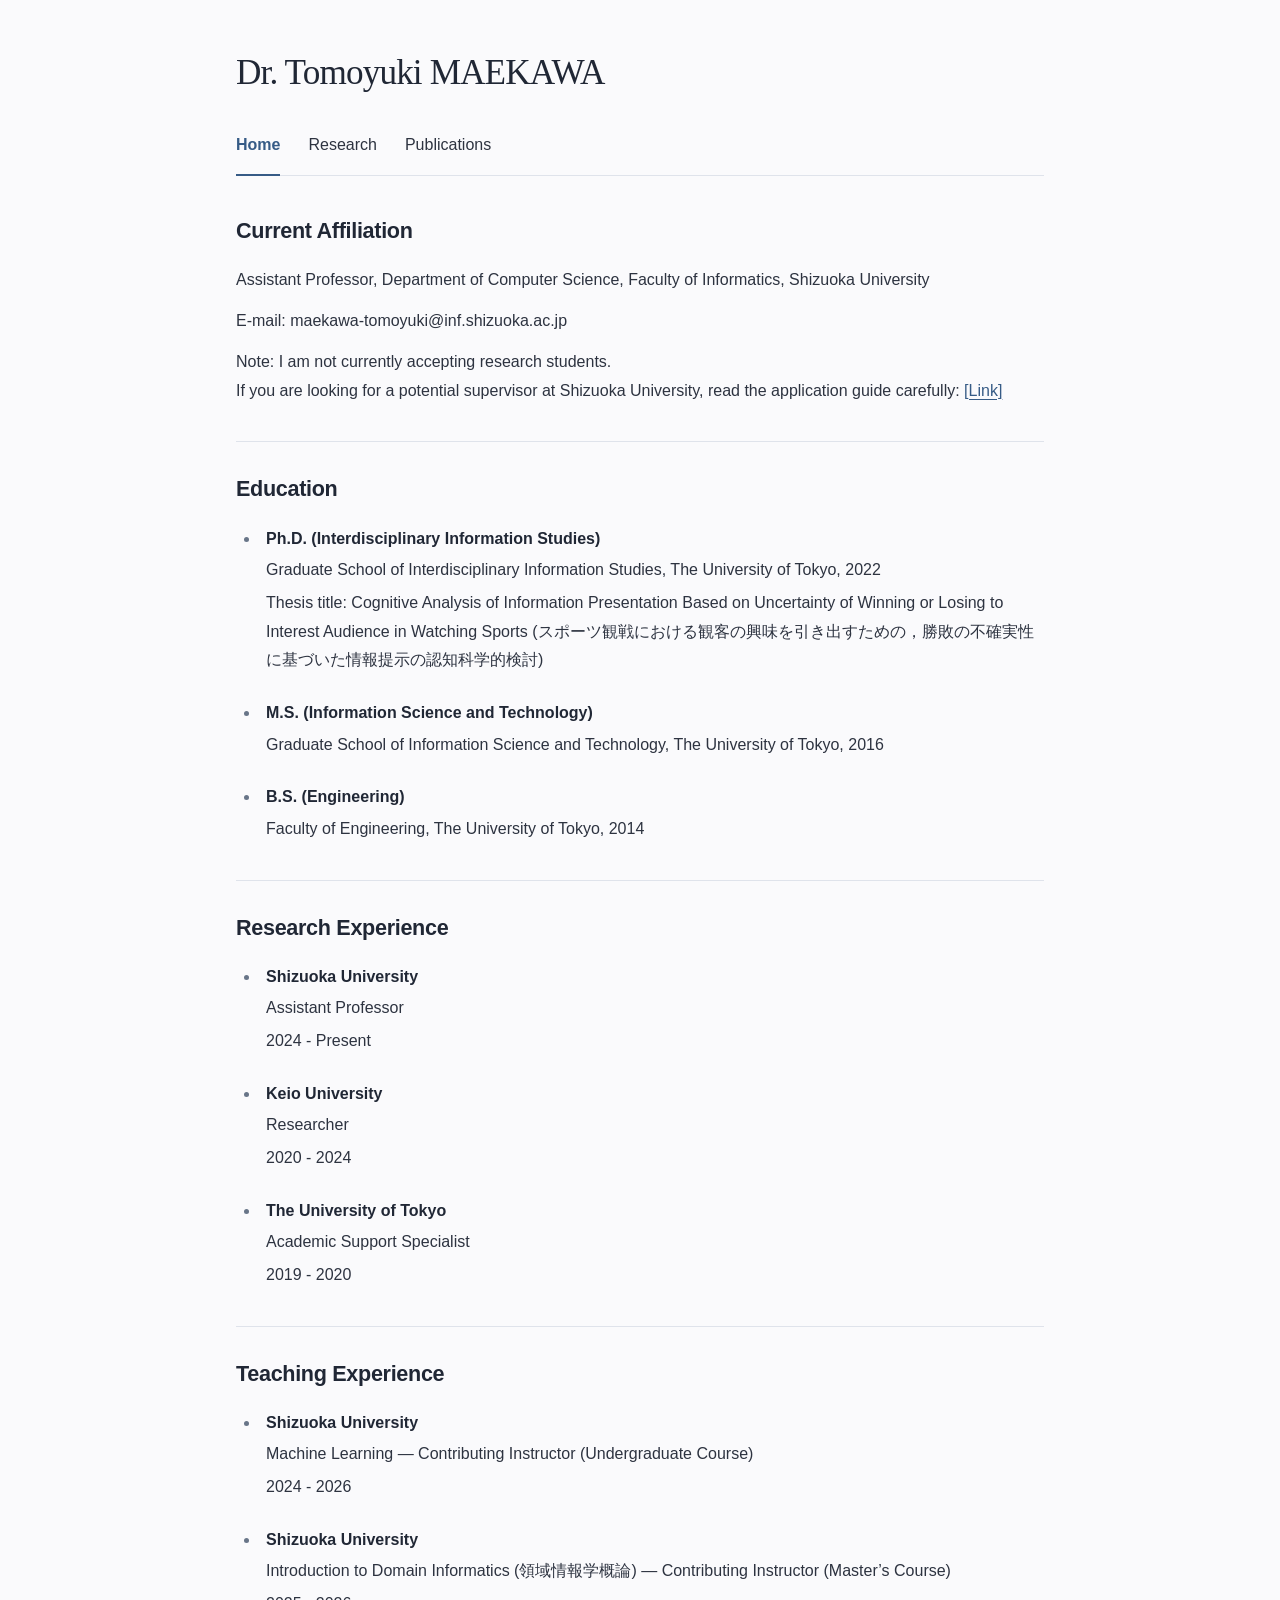
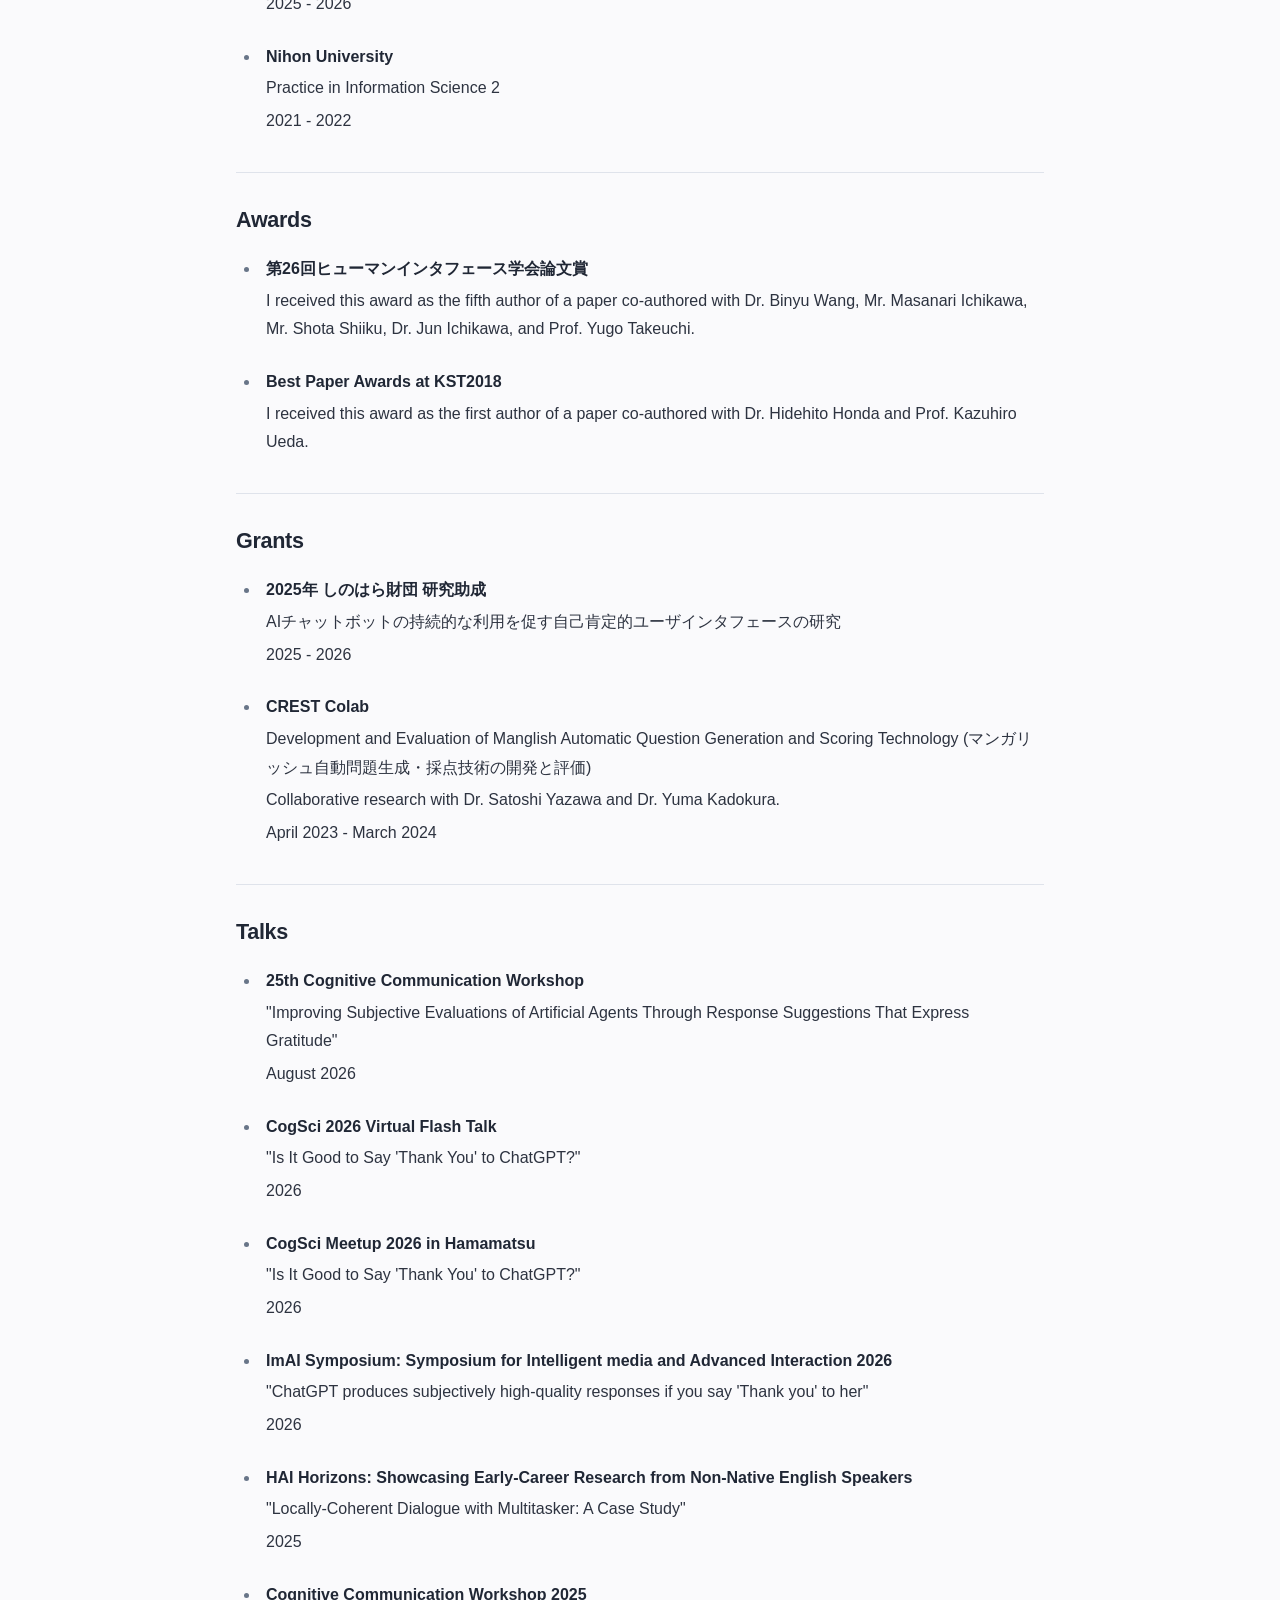
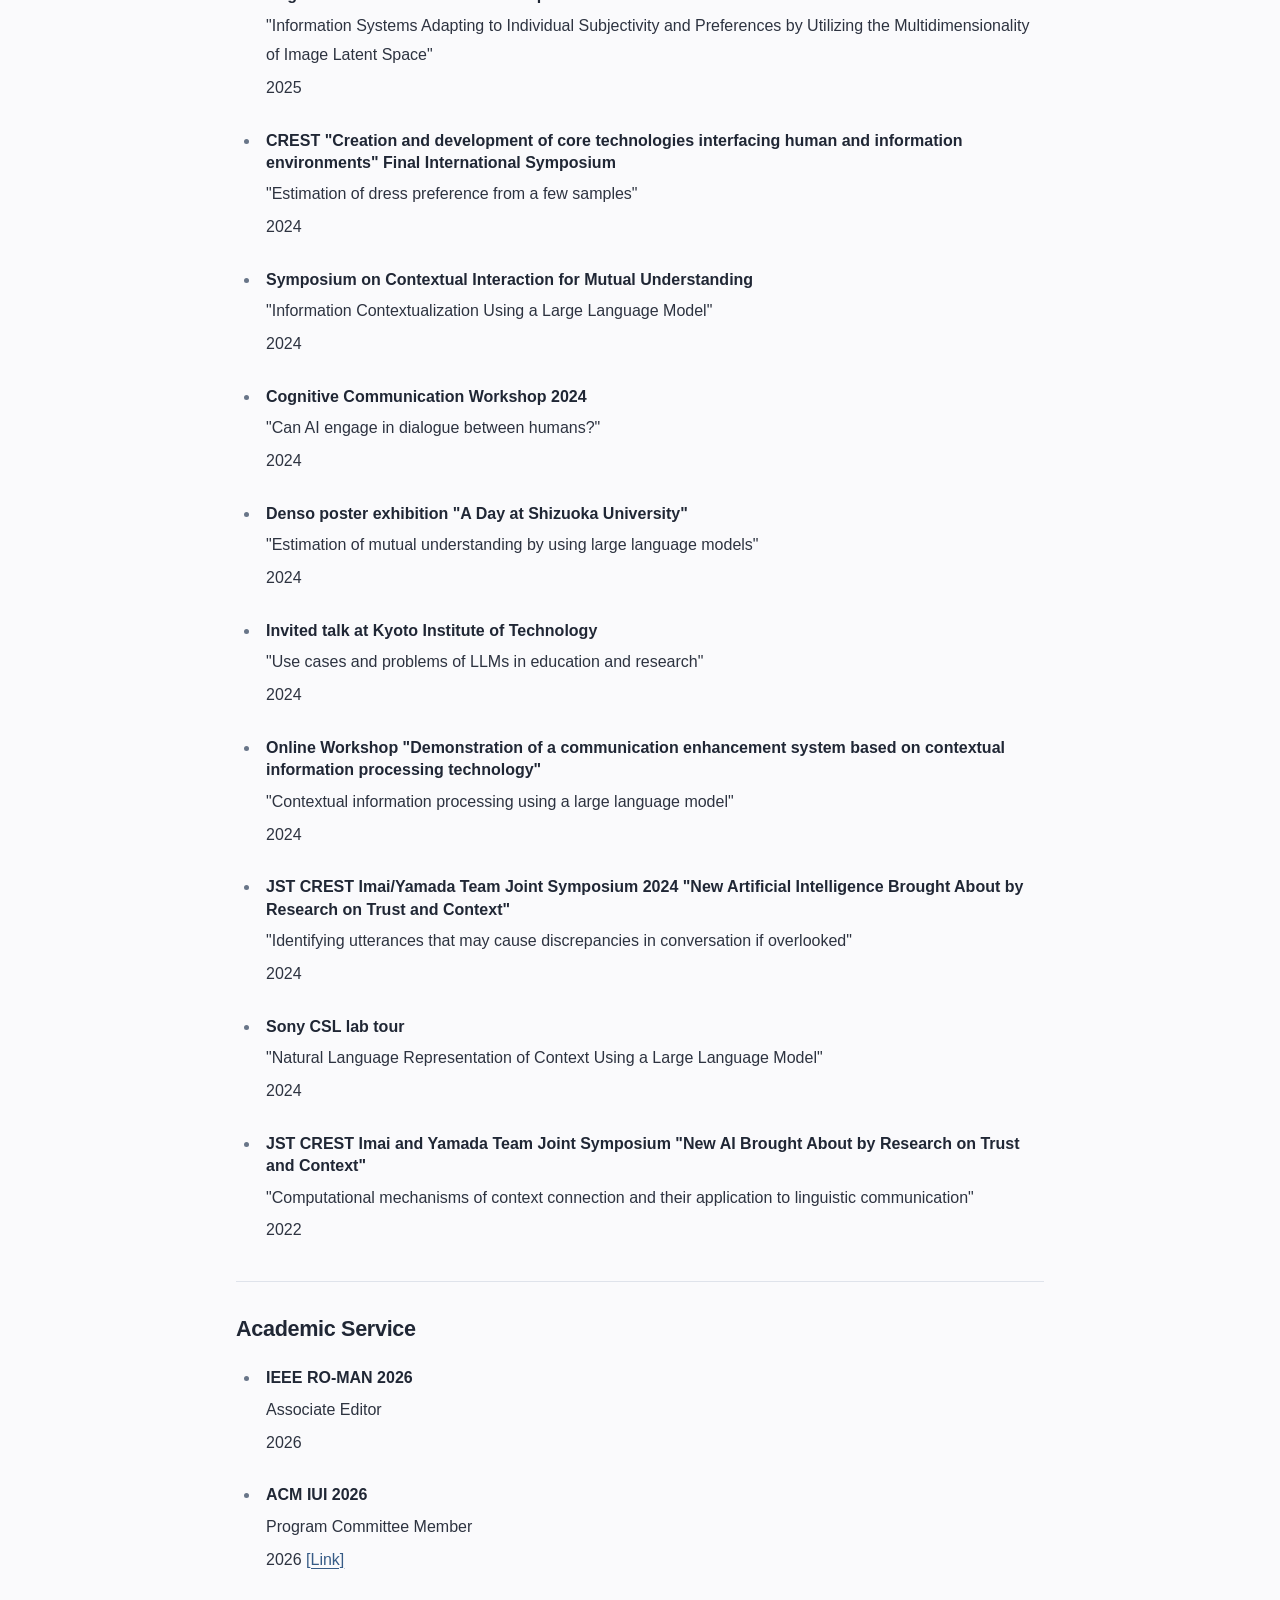
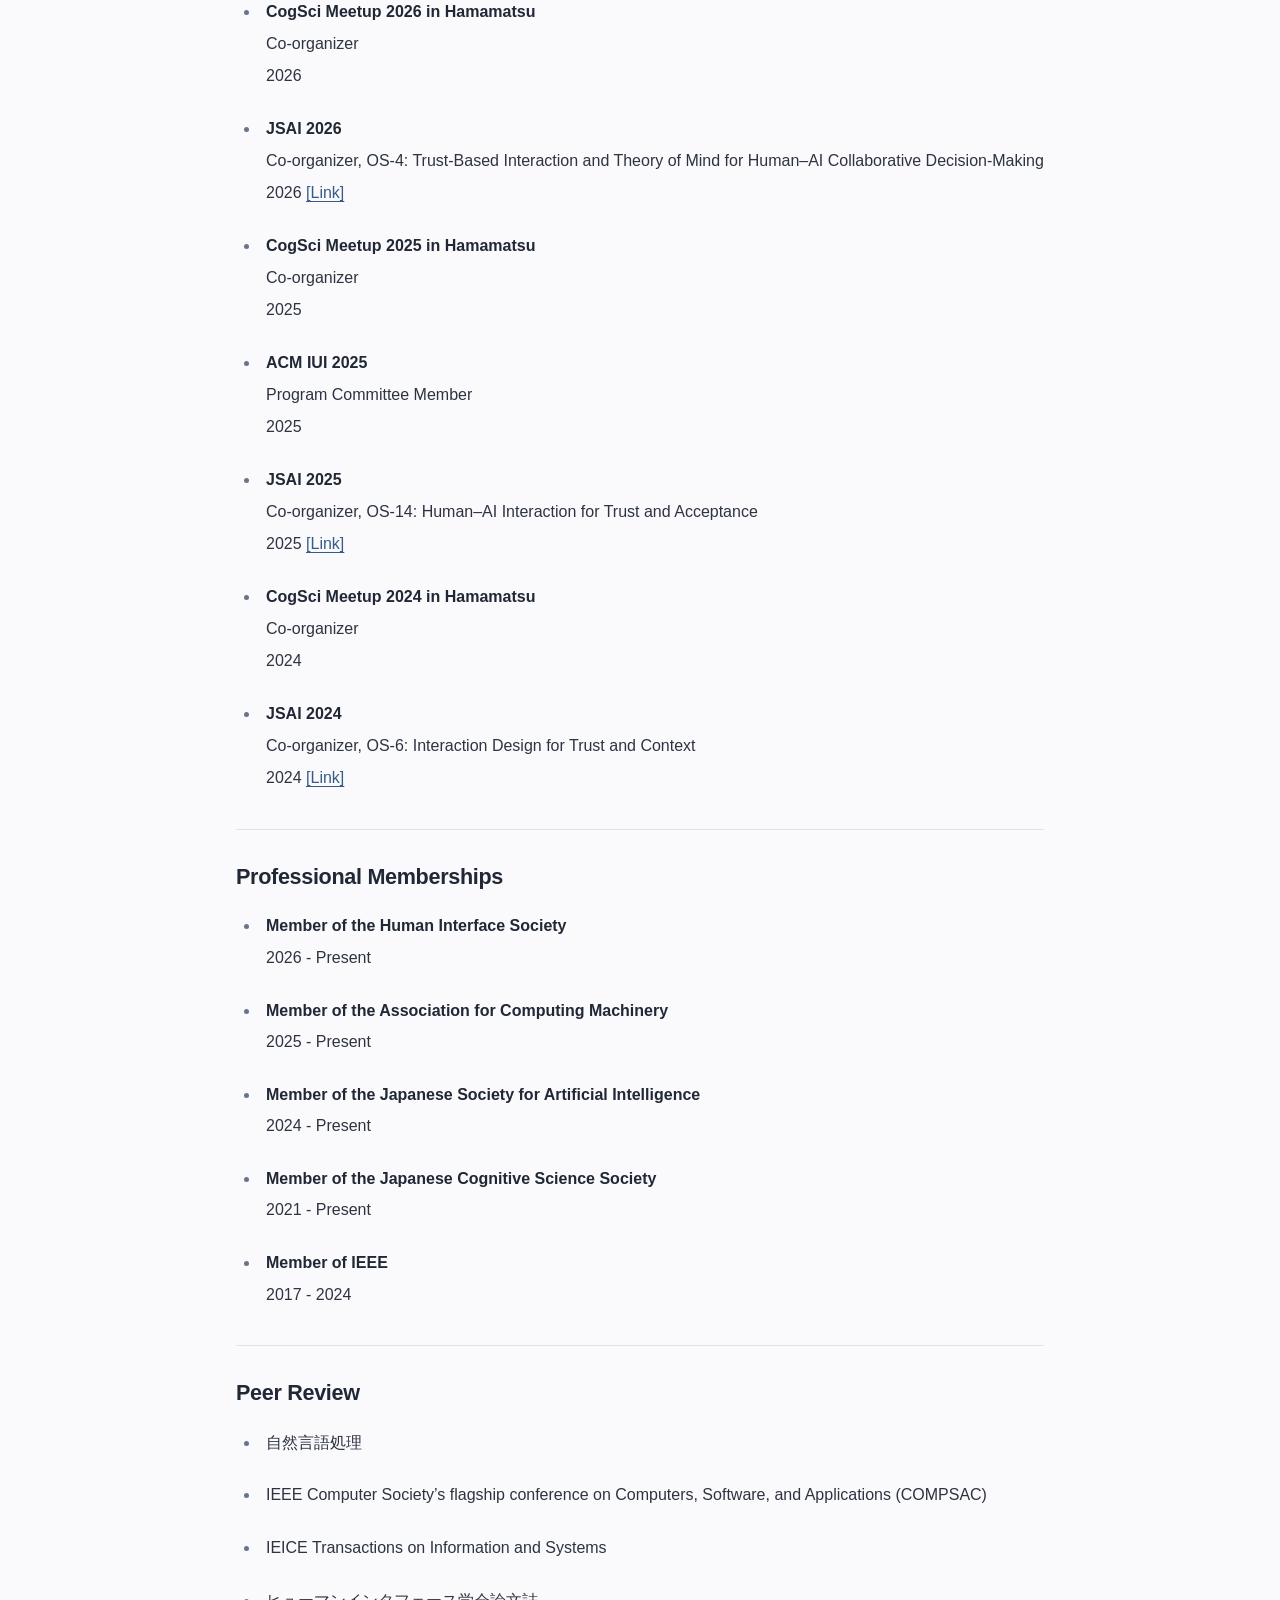
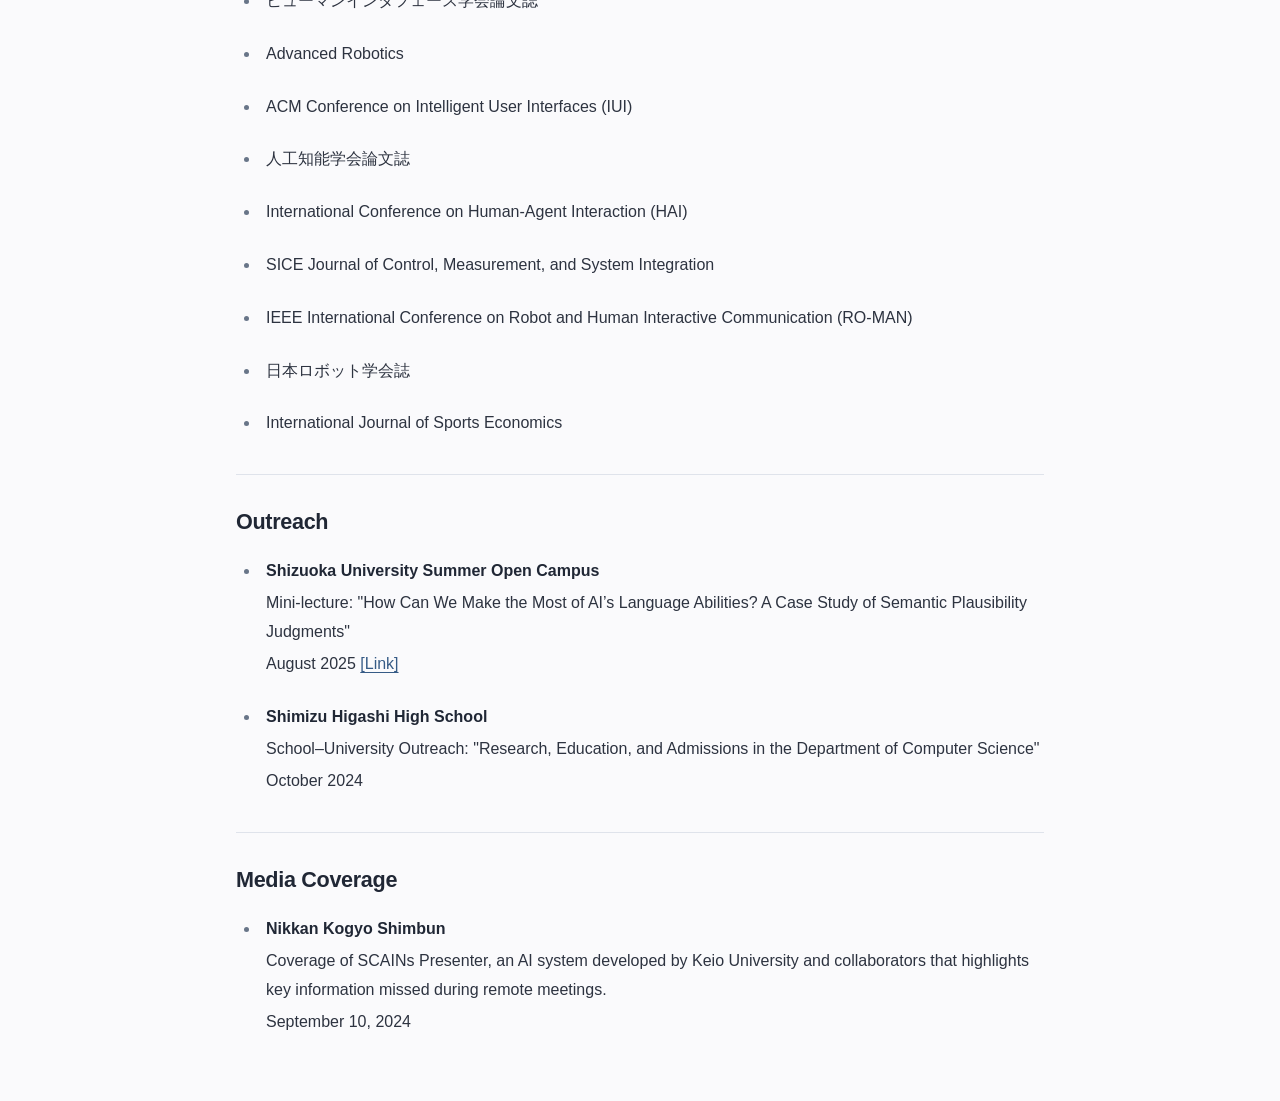
==== commit c8aebee5: "Remove Shizuoka University faculty profile links" ====
--- a/index.html
+++ b/index.html
@@ -174,9 +174,8 @@
     <section>
       <h2>Teaching Experience</h2>
 <ul>
-<li><h3>Shizuoka University</h3><p>Machine Learning — Contributing Instructor (Undergraduate Course)</p><p>Spring 2026 <a href="https://tdb.shizuoka.ac.jp/RDB/public/Default2.aspx?id=11384&amp;l=0&amp;ex=all&amp;a2=1/0" target="_blank" rel="noopener noreferrer">[Link]</a></p></li>
-<li><h3>Shizuoka University</h3><p>Introduction to Domain Informatics (領域情報学概論) — Contributing Instructor (Master’s Course)</p><p>Spring 2026 <a href="https://tdb.shizuoka.ac.jp/RDB/public/Default2.aspx?id=11384&amp;l=0&amp;ex=all&amp;a2=1/0" target="_blank" rel="noopener noreferrer">[Link]</a></p></li>
-<li><h3>Shizuoka University</h3><p>Machine Learning</p><p>2024</p></li>
+<li><h3>Shizuoka University</h3><p>Machine Learning — Contributing Instructor (Undergraduate Course)</p><p>2024 - 2026</p></li>
+<li><h3>Shizuoka University</h3><p>Introduction to Domain Informatics (領域情報学概論) — Contributing Instructor (Master’s Course)</p><p>2025 - 2026</p></li>
 <li><h3>Nihon University</h3><p>Practice in Information Science 2</p><p>2021 - 2022</p></li>
 </ul>
     </section>
@@ -193,14 +192,14 @@
       <h2>Grants</h2>
 <ul>
 <li><h3>2025年 しのはら財団 研究助成</h3><p>AIチャットボットの持続的な利用を促す自己肯定的ユーザインタフェースの研究</p><p>2025 - 2026</p></li>
-<li><h3>CREST Colab</h3><p>Development and Evaluation of Manglish Automatic Question Generation and Scoring Technology (マンガリッシュ自動問題生成・採点技術の開発と評価)</p><p>Collaborative research with Dr. Satoshi Yazawa and Dr. Yuma Kadokura.</p><p>April 2023 - March 2024 <a href="https://tdb.shizuoka.ac.jp/RDB/public/Default2.aspx?id=11384&amp;l=0&amp;ex=all&amp;a2=0/6" target="_blank" rel="noopener noreferrer">[Link]</a></p></li>
+<li><h3>CREST Colab</h3><p>Development and Evaluation of Manglish Automatic Question Generation and Scoring Technology (マンガリッシュ自動問題生成・採点技術の開発と評価)</p><p>Collaborative research with Dr. Satoshi Yazawa and Dr. Yuma Kadokura.</p><p>April 2023 - March 2024</p></li>
 </ul>
     </section>
 
     <section>
       <h2>Talks</h2>
 <ul>
-<li><h3>25th Cognitive Communication Workshop</h3><p>"Improving Subjective Evaluations of Artificial Agents Through Response Suggestions That Express Gratitude"</p><p>August 2026 <a href="https://tdb.shizuoka.ac.jp/RDB/public/Default2.aspx?id=11384&amp;l=0&amp;ex=all&amp;a2=2/0" target="_blank" rel="noopener noreferrer">[Link]</a></p></li>
+<li><h3>25th Cognitive Communication Workshop</h3><p>"Improving Subjective Evaluations of Artificial Agents Through Response Suggestions That Express Gratitude"</p><p>August 2026</p></li>
 <li><h3>CogSci 2026 Virtual Flash Talk</h3><p>"Is It Good to Say 'Thank You' to ChatGPT?"</p><p>2026</p></li>
 <li><h3>CogSci Meetup 2026 in Hamamatsu</h3><p>"Is It Good to Say 'Thank You' to ChatGPT?"</p><p>2026</p></li>
 <li><h3>ImAI Symposium: Symposium for Intelligent media and Advanced Interaction 2026</h3><p>"ChatGPT produces subjectively high-quality responses if you say 'Thank you' to her"</p><p>2026</p></li>
@@ -221,14 +220,14 @@
     <section>
       <h2>Academic Service</h2>
 <ul>
-<li><h3>IEEE RO-MAN 2026</h3><p>Associate Editor</p><p>2026 <a href="https://tdb.shizuoka.ac.jp/RDB/public/Default2.aspx?id=11384&amp;l=1&amp;t=27" target="_blank" rel="noopener noreferrer">[Link]</a></p></li>
+<li><h3>IEEE RO-MAN 2026</h3><p>Associate Editor</p><p>2026</p></li>
 <li><h3>ACM IUI 2026</h3><p>Program Committee Member</p><p>2026 <a href="https://iui.acm.org/2026/pc-members/" target="_blank" rel="noopener noreferrer">[Link]</a></p></li>
-<li><h3>CogSci Meetup 2026 in Hamamatsu</h3><p>Co-organizer</p><p>2026 <a href="https://tdb.shizuoka.ac.jp/RDB/public/Default2.aspx?id=11384&amp;l=1&amp;t=27" target="_blank" rel="noopener noreferrer">[Link]</a></p></li>
+<li><h3>CogSci Meetup 2026 in Hamamatsu</h3><p>Co-organizer</p><p>2026</p></li>
 <li><h3>JSAI 2026</h3><p>Co-organizer, OS-4: Trust-Based Interaction and Theory of Mind for Human–AI Collaborative Decision-Making</p><p>2026 <a href="https://conf.ai-gakkai.or.jp/jsai2026/os/" target="_blank" rel="noopener noreferrer">[Link]</a></p></li>
-<li><h3>CogSci Meetup 2025 in Hamamatsu</h3><p>Co-organizer</p><p>2025 <a href="https://tdb.shizuoka.ac.jp/RDB/public/Default2.aspx?id=11384&amp;l=1&amp;t=27" target="_blank" rel="noopener noreferrer">[Link]</a></p></li>
-<li><h3>ACM IUI 2025</h3><p>Program Committee Member</p><p>2025 <a href="https://tdb.shizuoka.ac.jp/RDB/public/Default2.aspx?id=11384&amp;l=1&amp;t=27" target="_blank" rel="noopener noreferrer">[Link]</a></p></li>
+<li><h3>CogSci Meetup 2025 in Hamamatsu</h3><p>Co-organizer</p><p>2025</p></li>
+<li><h3>ACM IUI 2025</h3><p>Program Committee Member</p><p>2025</p></li>
 <li><h3>JSAI 2025</h3><p>Co-organizer, OS-14: Human–AI Interaction for Trust and Acceptance</p><p>2025 <a href="https://www.ai-gakkai.or.jp/jsai2025/os/" target="_blank" rel="noopener noreferrer">[Link]</a></p></li>
-<li><h3>CogSci Meetup 2024 in Hamamatsu</h3><p>Co-organizer</p><p>2024 <a href="https://tdb.shizuoka.ac.jp/RDB/public/Default2.aspx?id=11384&amp;l=1&amp;t=27" target="_blank" rel="noopener noreferrer">[Link]</a></p></li>
+<li><h3>CogSci Meetup 2024 in Hamamatsu</h3><p>Co-organizer</p><p>2024</p></li>
 <li><h3>JSAI 2024</h3><p>Co-organizer, OS-6: Interaction Design for Trust and Context</p><p>2024 <a href="https://www.ai-gakkai.or.jp/published_books/journals_of_jsai/past_journals/in2024/vol39_no6/" target="_blank" rel="noopener noreferrer">[Link]</a></p></li>
 </ul>
     </section>
@@ -266,14 +265,14 @@
       <h2>Outreach</h2>
 <ul>
 <li><h3>Shizuoka University Summer Open Campus</h3><p>Mini-lecture: "How Can We Make the Most of AI’s Language Abilities? A Case Study of Semantic Plausibility Judgments"</p><p>August 2025 <a href="https://www.inf.shizuoka.ac.jp/cms_wp/wp-content/uploads/2025/10/joykaze35_final.pdf" target="_blank" rel="noopener noreferrer">[Link]</a></p></li>
-<li><h3>Shimizu Higashi High School</h3><p>School–University Outreach: "Research, Education, and Admissions in the Department of Computer Science"</p><p>October 2024 <a href="https://tdb.shizuoka.ac.jp/RDB/public/Default2.aspx?id=11384&amp;l=0&amp;ex=all&amp;a2=2/0" target="_blank" rel="noopener noreferrer">[Link]</a></p></li>
+<li><h3>Shimizu Higashi High School</h3><p>School–University Outreach: "Research, Education, and Admissions in the Department of Computer Science"</p><p>October 2024</p></li>
 </ul>
     </section>
 
     <section>
       <h2>Media Coverage</h2>
 <ul>
-<li><h3>Nikkan Kogyo Shimbun</h3><p>Coverage of SCAINs Presenter, an AI system developed by Keio University and collaborators that highlights key information missed during remote meetings.</p><p>September 10, 2024 <a href="https://tdb.shizuoka.ac.jp/RDB/public/Default2.aspx?id=11384&amp;l=0&amp;ex=all&amp;a2=2/1" target="_blank" rel="noopener noreferrer">[Link]</a></p></li>
+<li><h3>Nikkan Kogyo Shimbun</h3><p>Coverage of SCAINs Presenter, an AI system developed by Keio University and collaborators that highlights key information missed during remote meetings.</p><p>September 10, 2024</p></li>
 </ul>
     </section>
   </main>
